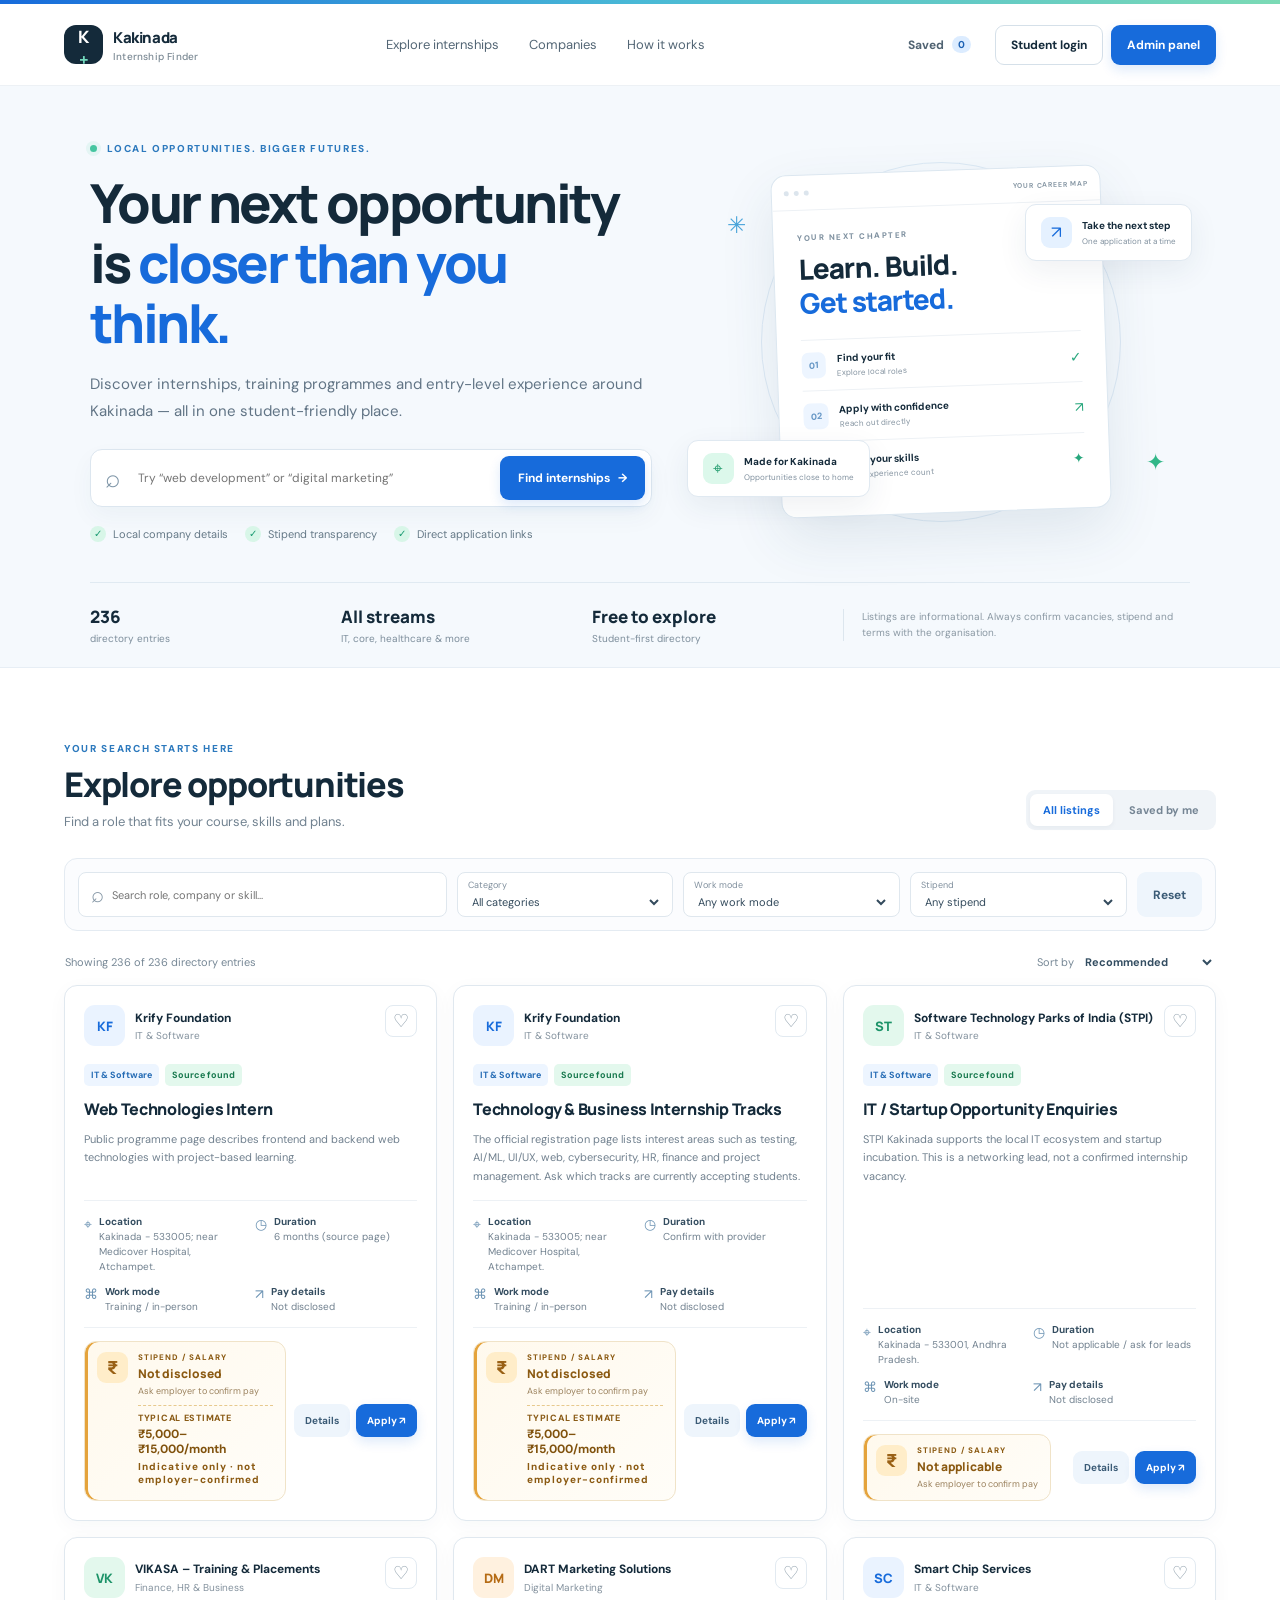
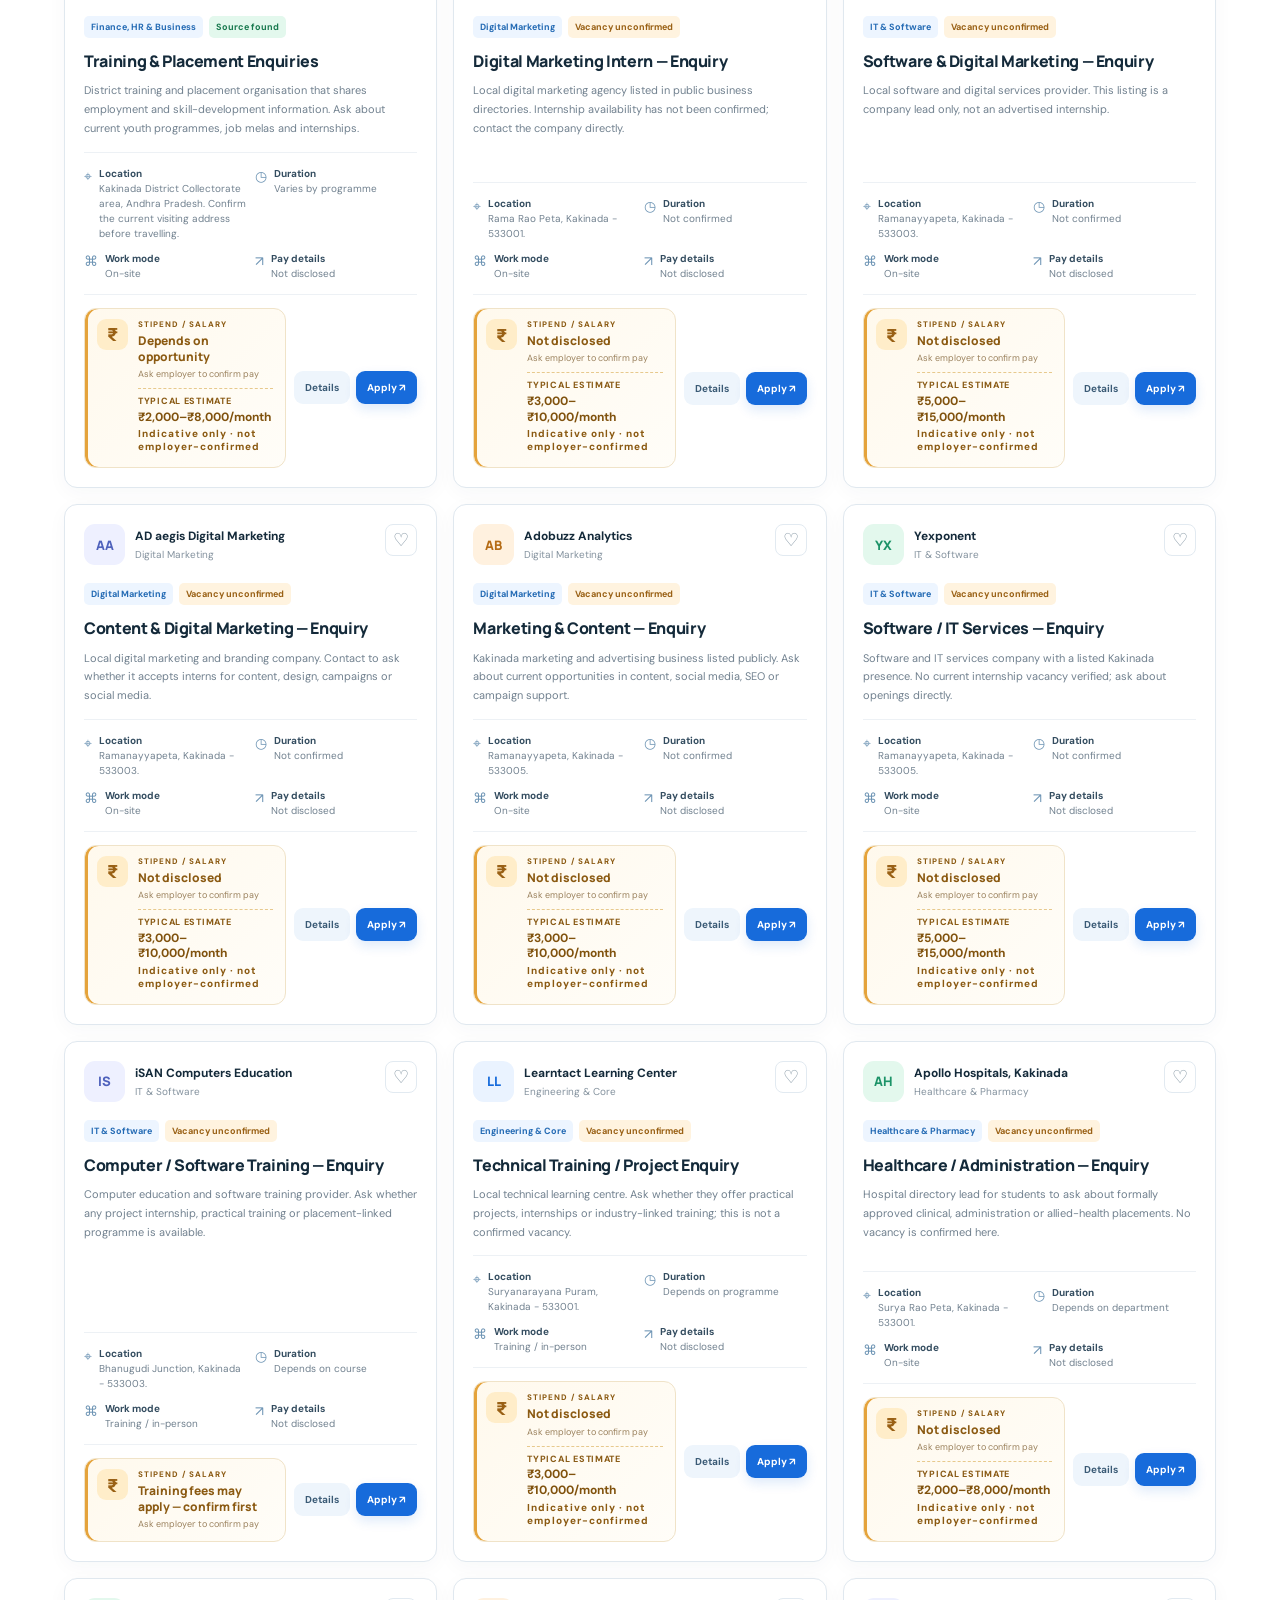
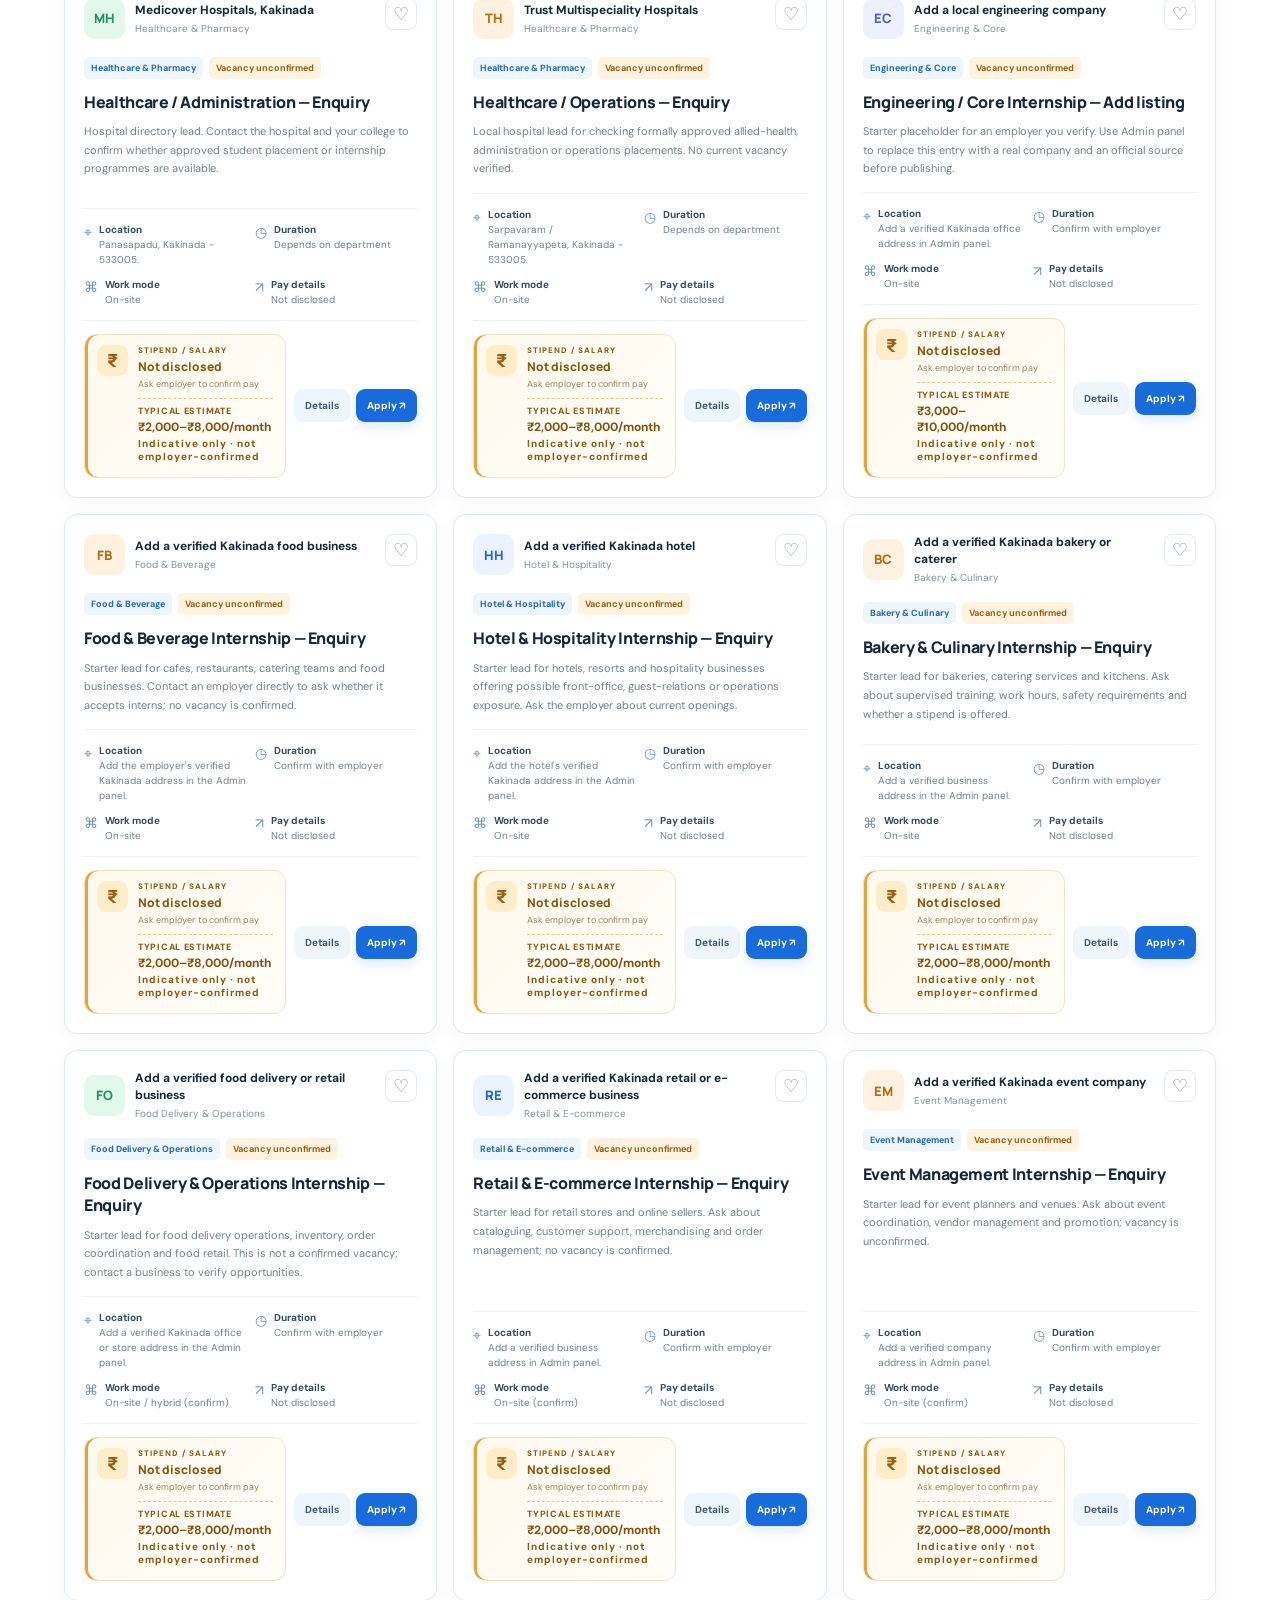
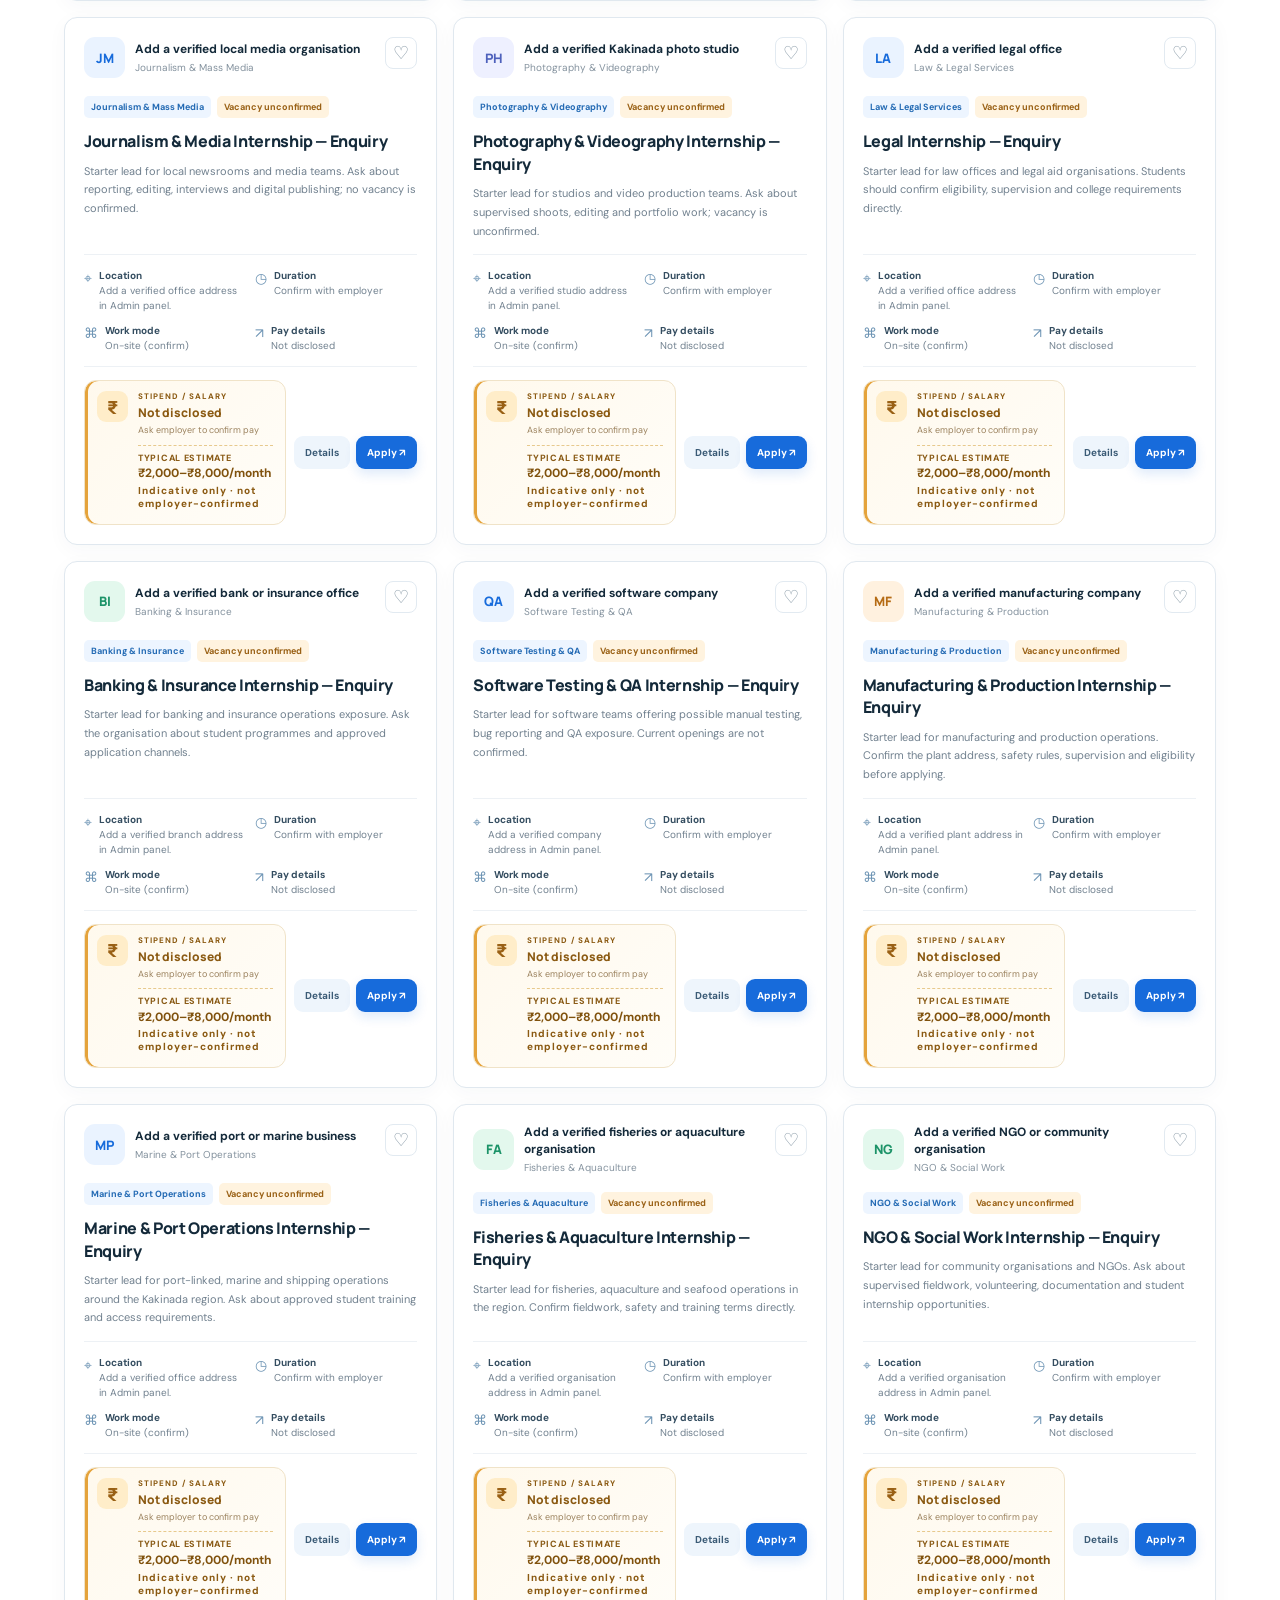
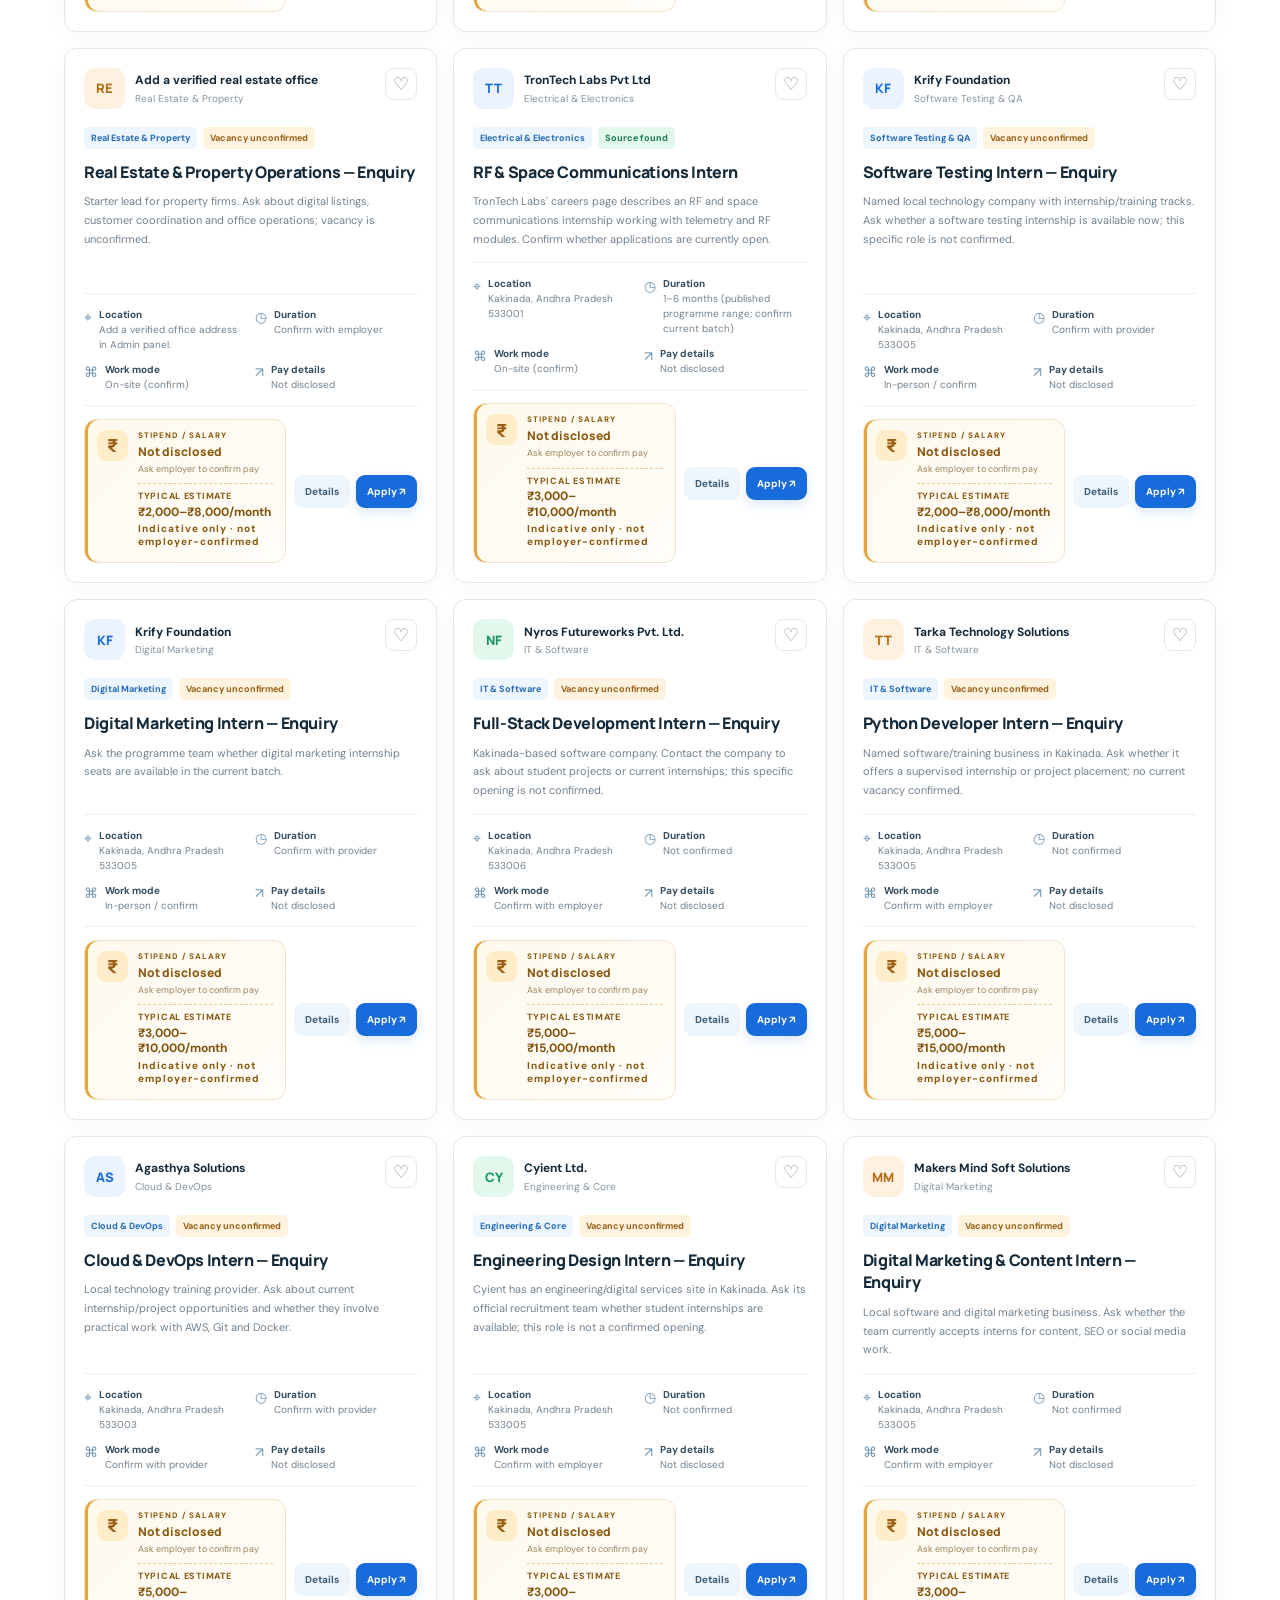
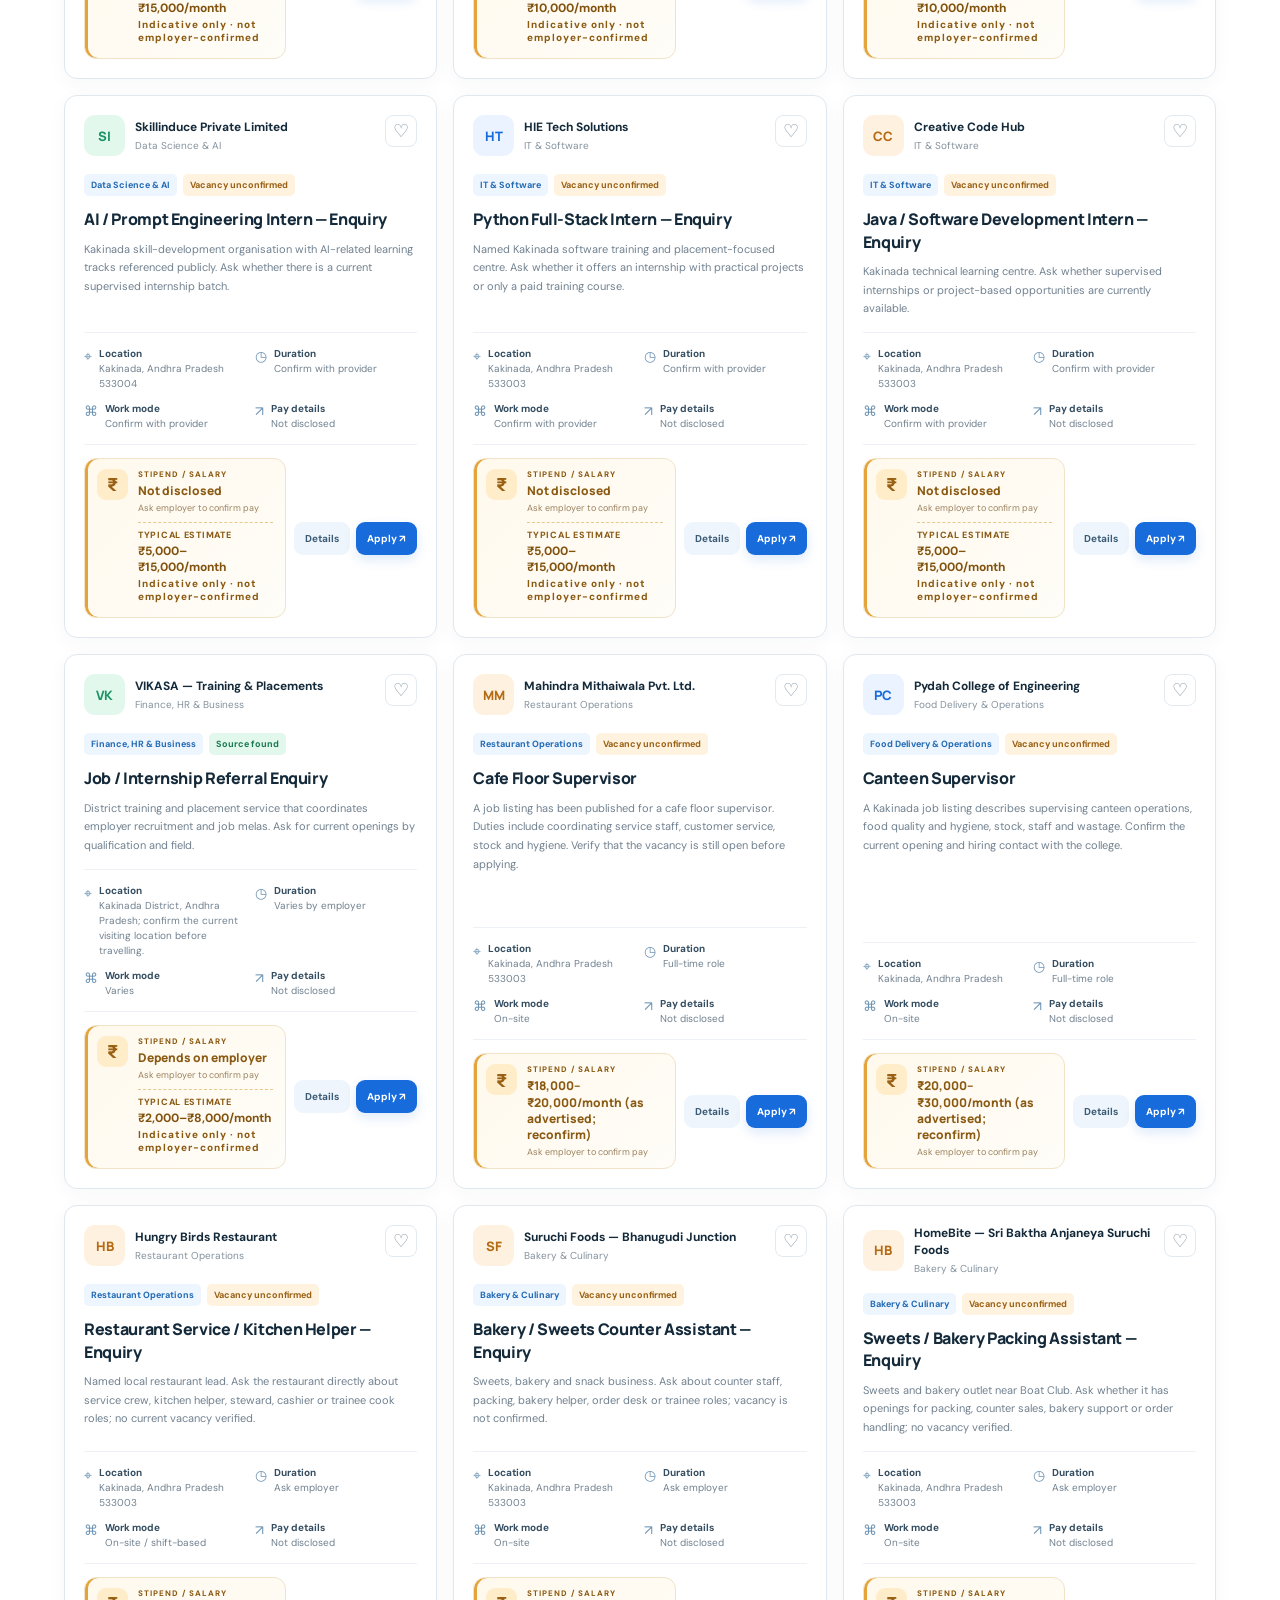
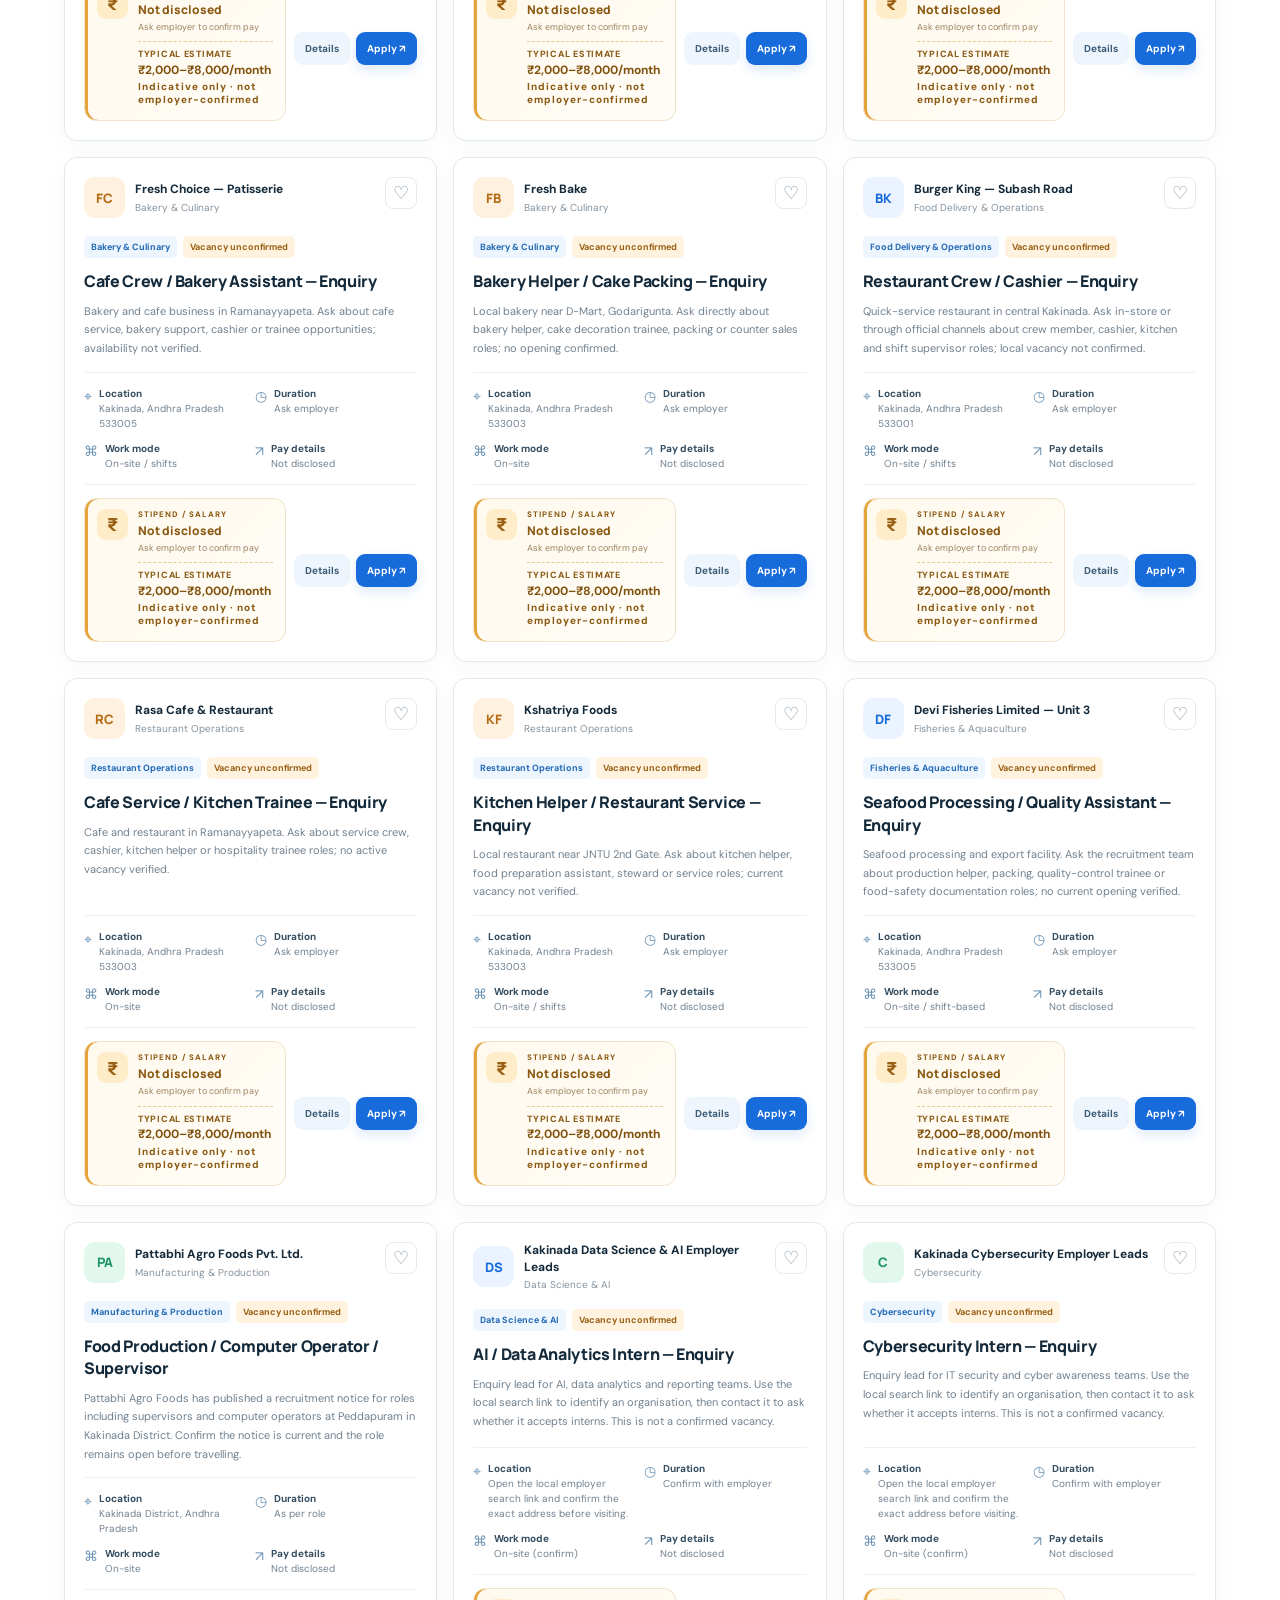
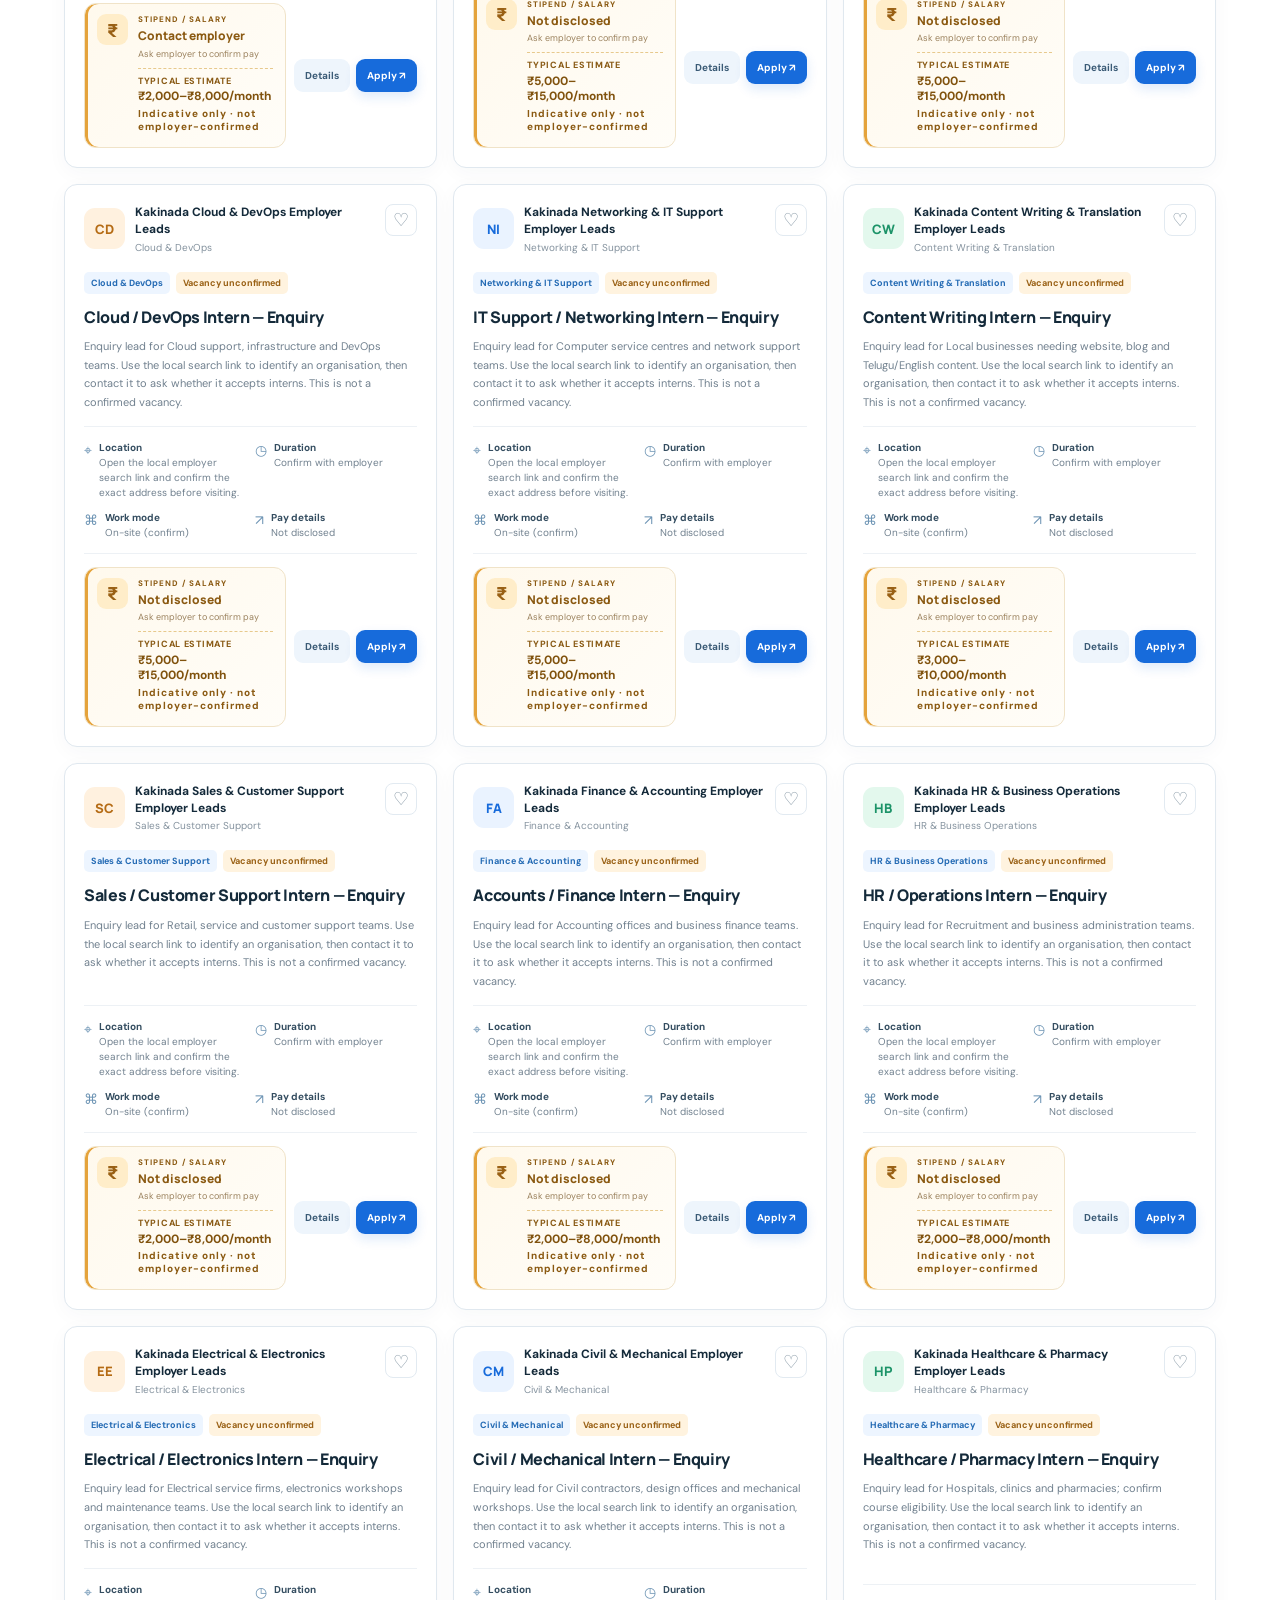
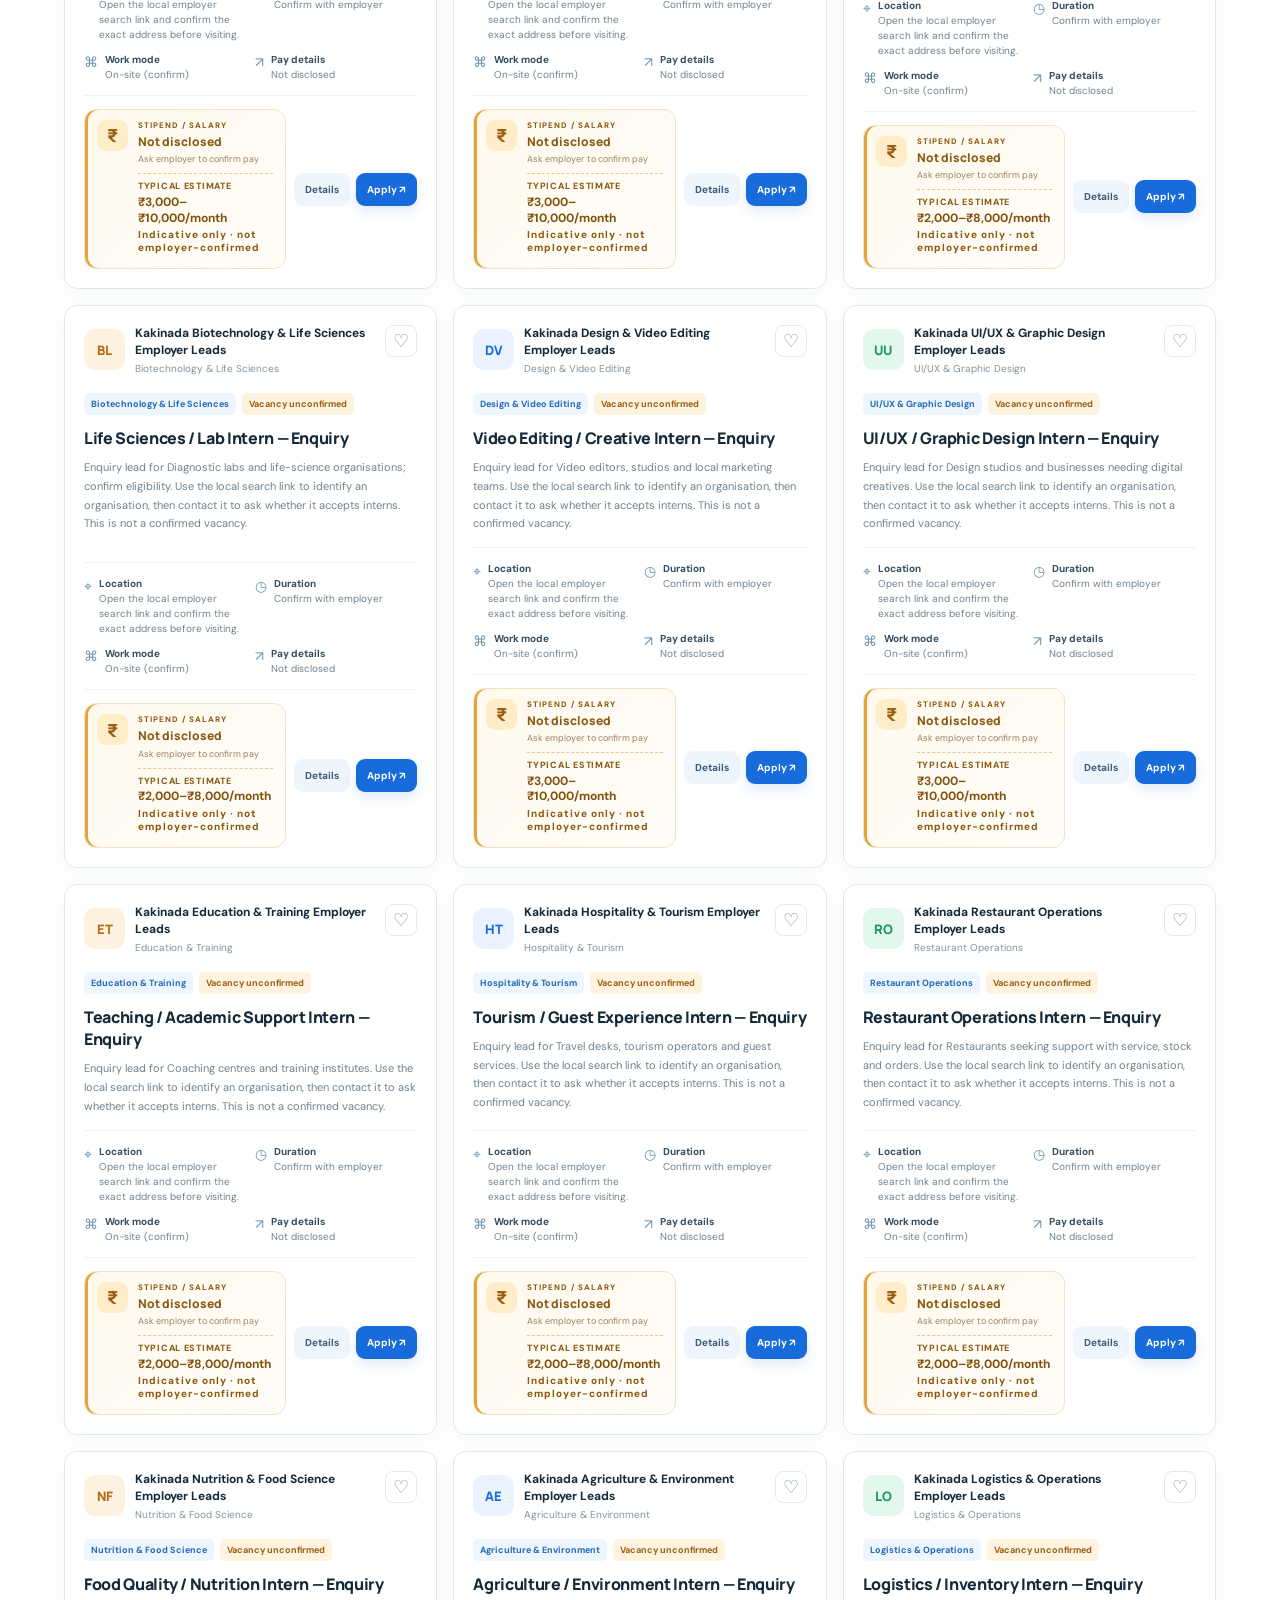
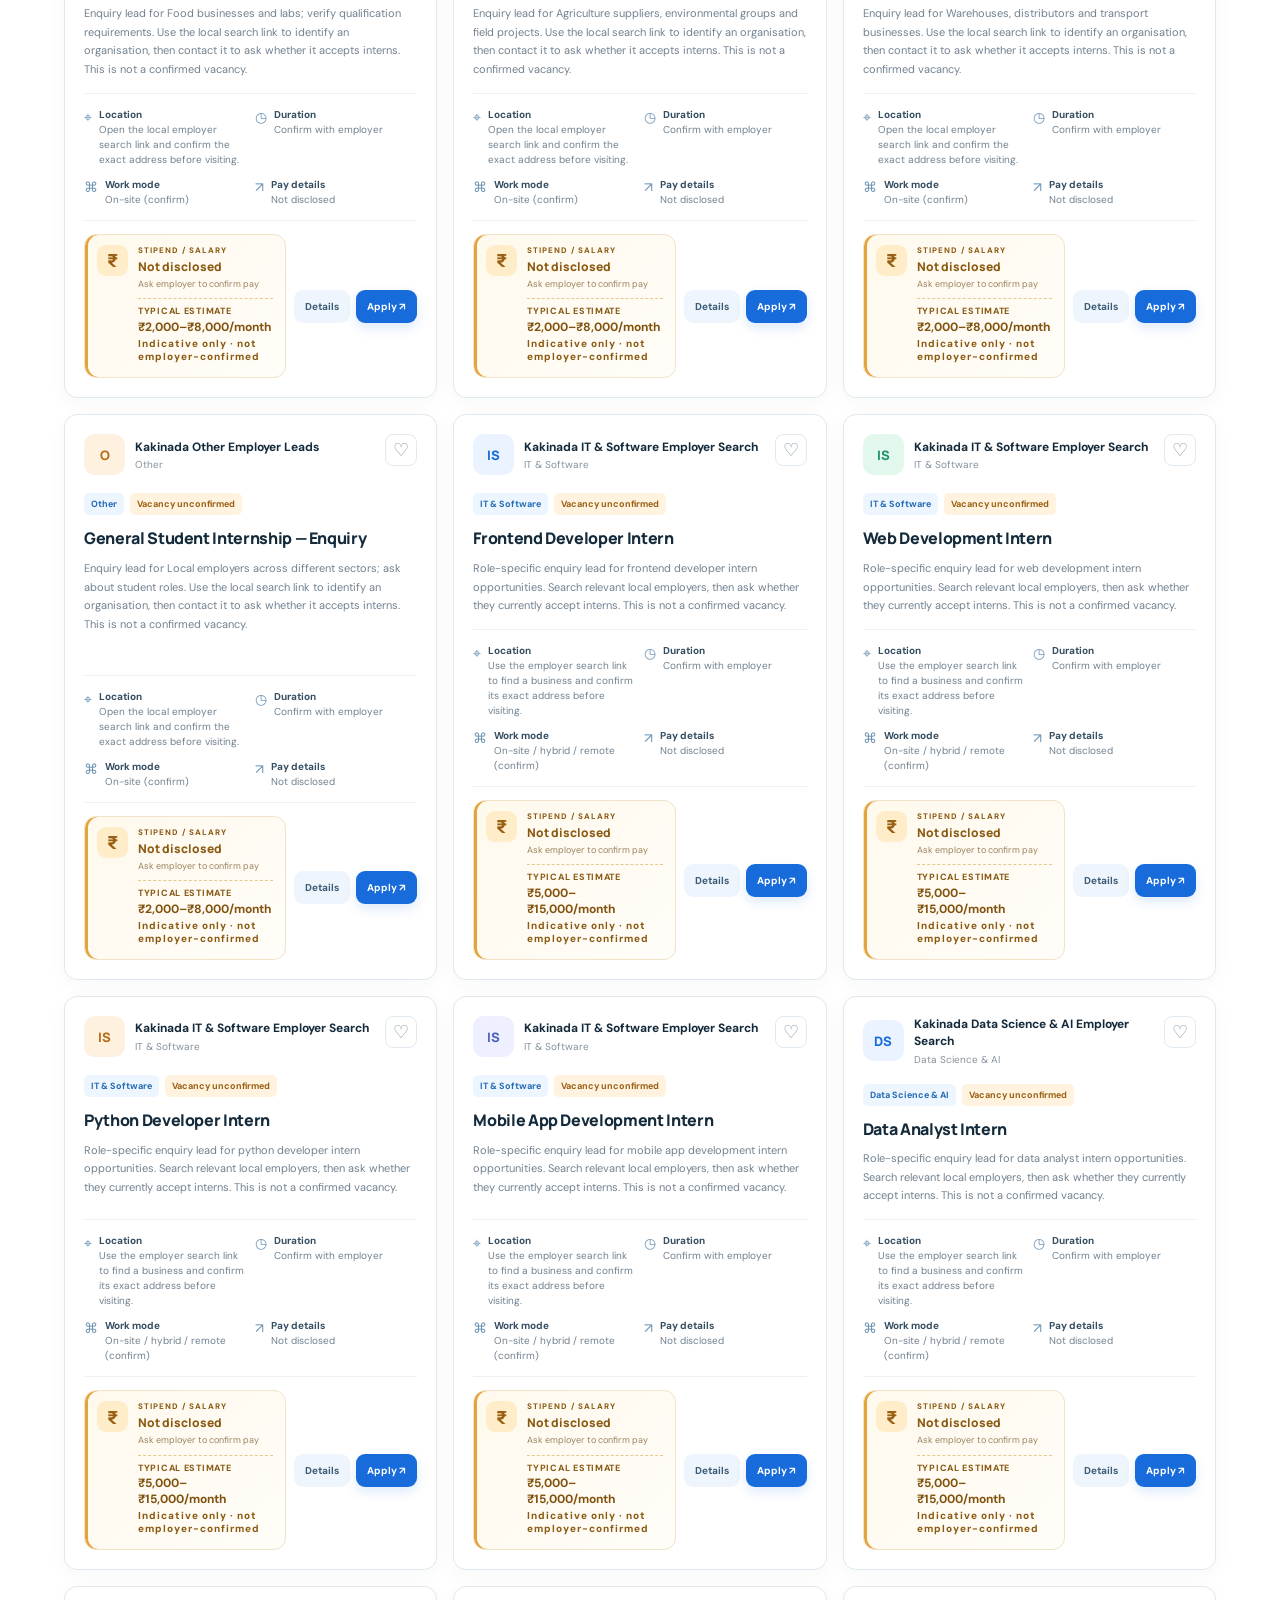
==== index.html @ 7a5e7d56 "Add files via upload" ====
<!DOCTYPE html>
<html lang="en">
<head>
  <meta charset="UTF-8">
  <meta name="viewport" content="width=device-width, initial-scale=1.0">
  <meta name="description" content="Find internships, training opportunities and early-career experience around Kakinada.">
  <title>Kakinada Internship Finder</title>
  <link rel="preconnect" href="https://fonts.googleapis.com">
  <link rel="preconnect" href="https://fonts.gstatic.com" crossorigin>
  <link href="https://fonts.googleapis.com/css2?family=DM+Sans:wght@400;500;600;700&family=Manrope:wght@400;500;600;700;800&display=swap" rel="stylesheet">
  <link rel="stylesheet" href="styles.css">
</head>
<body>
  <div class="topline"></div>
  <header class="site-header">
    <a class="brand" href="#" aria-label="Kakinada Internship Finder home">
      <span class="brand-mark">K<span>+</span></span>
      <span>Kakinada<span class="brand-sub">Internship Finder</span></span>
    </a>
    <nav class="desktop-nav">
      <a href="#internships">Explore internships</a>
      <a href="#companies">Companies</a>
      <a href="#how-it-works">How it works</a>
    </nav>
    <div class="header-actions">
      <button class="btn btn-quiet" id="savedNavBtn">Saved <span id="savedCount" class="count-pill">0</span></button>
      <button class="btn btn-outline" id="loginOpenBtn">Student login</button>
      <button class="btn btn-primary" id="adminOpenBtn">Admin panel</button>
    </div>
  </header>

  <main>
    <section class="hero">
      <div class="hero-grid">
        <div class="hero-copy">
          <div class="eyebrow"><span class="eyebrow-dot"></span> LOCAL OPPORTUNITIES. BIGGER FUTURES.</div>
          <h1>Your next opportunity<br>is <span>closer than you think.</span></h1>
          <p class="hero-lead">Discover internships, training programmes and entry-level experience around Kakinada — all in one student-friendly place.</p>
          <div class="hero-search">
            <span class="search-symbol">⌕</span>
            <input id="heroSearch" type="search" placeholder="Try “web development” or “digital marketing”" aria-label="Search internships">
            <button class="btn btn-primary" id="heroSearchBtn">Find internships <span>→</span></button>
          </div>
          <div class="hero-meta">
            <span><i class="meta-check">✓</i> Local company details</span>
            <span><i class="meta-check">✓</i> Stipend transparency</span>
            <span><i class="meta-check">✓</i> Direct application links</span>
          </div>
        </div>
        <div class="hero-art" aria-label="Illustration of a student planning their career">
          <div class="art-orbit orbit-one"></div><div class="art-orbit orbit-two"></div>
          <div class="art-card art-card-top"><span class="art-icon">↗</span><span><b>Take the next step</b><small>One application at a time</small></span></div>
          <div class="art-board">
            <div class="board-top"><span></span><span></span><span></span><b>YOUR CAREER MAP</b></div>
            <div class="board-content">
              <div class="board-label">YOUR NEXT CHAPTER</div>
              <div class="board-title">Learn. Build.<br><em>Get started.</em></div>
              <div class="board-path"><span>01</span><div><b>Find your fit</b><small>Explore local roles</small></div><i>✓</i></div>
              <div class="board-path"><span>02</span><div><b>Apply with confidence</b><small>Reach out directly</small></div><i>↗</i></div>
              <div class="board-path"><span>03</span><div><b>Grow your skills</b><small>Make experience count</small></div><i>✦</i></div>
            </div>
          </div>
          <div class="art-card art-card-bottom"><span class="art-pin">⌖</span><span><b>Made for Kakinada</b><small>Opportunities close to home</small></span></div>
          <div class="art-spark spark-one">✳</div><div class="art-spark spark-two">✦</div>
        </div>
      </div>
      <div class="hero-bottom">
        <div><b id="listingStat">0</b><span>directory entries</span></div>
        <div><b>All streams</b><span>IT, core, healthcare & more</span></div>
        <div><b>Free to explore</b><span>Student-first directory</span></div>
        <div class="stat-note">Listings are informational. Always confirm vacancies, stipend and terms with the organisation.</div>
      </div>
    </section>

    <section class="section-wrap" id="internships">
      <div class="section-heading">
        <div><div class="eyebrow">YOUR SEARCH STARTS HERE</div><h2>Explore opportunities</h2><p>Find a role that fits your course, skills and plans.</p></div>
        <div class="view-toggle"><button class="view-btn active" id="allViewBtn">All listings</button><button class="view-btn" id="savedViewBtn">Saved by me</button></div>
      </div>
      <div class="filter-panel">
        <label class="filter-search"><span>⌕</span><input id="searchInput" type="search" placeholder="Search role, company or skill..."></label>
        <label class="filter-control"><span>Category</span><select id="categoryFilter"><option value="">All categories</option></select></label>
        <label class="filter-control"><span>Work mode</span><select id="modeFilter"><option value="">Any work mode</option><option>On-site</option><option>Hybrid</option><option>Remote</option><option>Training / in-person</option></select></label>
        <label class="filter-control"><span>Stipend</span><select id="payFilter"><option value="">Any stipend</option><option value="paid">Paid / disclosed</option><option value="0-5000">Up to ₹5,000</option><option value="5000-10000">₹5,000–₹10,000</option><option value="10000-20000">₹10,000–₹20,000</option><option value="20000-plus">₹20,000+</option><option value="unpaid">Unpaid</option><option value="unknown">Not disclosed</option></select></label>
        <button class="btn btn-soft" id="clearFiltersBtn">Reset</button>
      </div>
      <div class="results-line"><span id="resultsText">Loading opportunities…</span><label>Sort by <select id="sortFilter"><option value="featured">Recommended</option><option value="company">Company A–Z</option><option value="role">Role A–Z</option><option value="salary-high">Highest stipend first</option><option value="salary-low">Lowest stipend first</option></select></label></div>
      <div id="internshipGrid" class="internship-grid"></div>
      <div id="emptyState" class="empty-state hidden"><div class="empty-icon">⌕</div><h3>No matches yet</h3><p>Try changing your search or filters.</p><button class="btn btn-outline" id="emptyResetBtn">Clear filters</button></div>
      <div class="disclaimer"><span>ⓘ</span><p><b>Before you apply:</b> Some entries are verified internship/training programme information; others are company-directory leads, not confirmed vacancies. Check the source link and contact the organisation before sharing documents or paying fees.</p></div>
    </section>

    <section class="companies-section" id="companies">
      <div class="section-wrap company-inner">
        <div class="section-heading"><div><div class="eyebrow">LOCAL NETWORK</div><h2>Start with local organisations</h2><p>Explore public contact details and ask about current openings.</p></div><span class="company-badge">KAKINADA, AP</span></div>
        <div id="companyGrid" class="company-grid"></div>
      </div>
    </section>

    <section class="how-section" id="how-it-works">
      <div class="section-wrap">
        <div class="section-heading centered"><div><div class="eyebrow">SIMPLE BY DESIGN</div><h2>From searching to starting</h2><p>No complicated process. Just a clearer place to begin.</p></div></div>
        <div class="steps-grid">
          <article class="step-card"><div class="step-number">01</div><div class="step-icon">⌕</div><h3>Discover</h3><p>Search by category, skills, location or work mode to find a useful starting point.</p></article>
          <article class="step-card"><div class="step-number">02</div><div class="step-icon">♡</div><h3>Save your shortlist</h3><p>Keep interesting opportunities in your saved list on this device.</p></article>
          <article class="step-card"><div class="step-number">03</div><div class="step-icon">↗</div><h3>Reach out</h3><p>Use the official source or contact details to confirm requirements and apply.</p></article>
        </div>
      </div>
    </section>
  </main>

  <footer class="footer"><a class="brand footer-brand" href="#"><span class="brand-mark">K<span>+</span></span><span>Kakinada<span class="brand-sub">Internship Finder</span></span></a><p>Built to make local opportunities easier to discover.</p><span>© <span id="year"></span> Kakinada Internship Finder · Student project</span></footer>

  <div class="modal-backdrop hidden" id="modalBackdrop">
    <section class="modal" role="dialog" aria-modal="true" aria-labelledby="modalTitle">
      <button class="modal-close" id="modalCloseBtn" aria-label="Close dialog">×</button>
      <div id="modalContent"></div>
    </section>
  </div>
  <div class="toast" id="toast" role="status" aria-live="polite"></div>
  <script src="app.js"></script>
</body>
</html>
---- styles.css ----
:root{--ink:#142a3a;--muted:#6c7c89;--blue:#176bdb;--blue-dark:#1155b2;--pale:#edf5ff;--line:#e1e9f0;--paper:#fff;--bg:#f7f9fc;--mint:#d8f6e8;--green:#18794e;--amber:#9a5b00;--shadow:0 12px 34px rgba(22,49,72,.08)}
*{box-sizing:border-box}html{scroll-behavior:smooth;scroll-padding-top:90px}body{margin:0;background:var(--paper);color:var(--ink);font-family:"DM Sans",sans-serif;font-size:14px}button,input,select{font:inherit}button,a,select{cursor:pointer}a{color:inherit;text-decoration:none}.topline{height:4px;background:linear-gradient(90deg,#176bdb,#49b9d6,#7bdab5)}.site-header{height:82px;padding:0 clamp(20px,5vw,78px);display:flex;align-items:center;justify-content:space-between;gap:20px;border-bottom:1px solid #edf1f5;background:#fff;position:sticky;top:0;z-index:20}.brand{display:flex;align-items:center;gap:10px;font:800 15px Manrope,sans-serif;letter-spacing:-.4px;white-space:nowrap}.brand-mark{width:39px;height:39px;display:grid;place-items:center;background:var(--ink);color:white;border-radius:12px;font-size:17px;position:relative}.brand-mark span{color:#73d9bd}.brand-sub{display:block;color:#7b8994;font:500 10px "DM Sans",sans-serif;letter-spacing:.2px;margin-top:2px}.desktop-nav{display:flex;gap:30px;color:#536675;font-size:13px}.desktop-nav a:hover{color:var(--blue)}.header-actions{display:flex;align-items:center;gap:8px}.btn{border:1px solid transparent;border-radius:9px;padding:11px 15px;font-size:12px;font-weight:700;transition:.18s;display:inline-flex;align-items:center;justify-content:center;gap:8px;white-space:nowrap}.btn-primary{background:var(--blue);color:white;box-shadow:0 5px 12px #176bdb25}.btn-primary:hover{background:var(--blue-dark);transform:translateY(-1px)}.btn-outline{border-color:#d5e0e9;background:white;color:var(--ink)}.btn-outline:hover{border-color:var(--blue);color:var(--blue)}.btn-quiet{background:transparent;color:#506372}.btn-soft{background:#eef5fc;color:#3b5b76}.count-pill{background:#dcecff;color:#1c61b3;border-radius:99px;padding:2px 6px;font-size:10px}.hero{background:#f5f9fd;overflow:hidden;padding:56px clamp(20px,7vw,108px) 0;border-bottom:1px solid #e7eef5}.hero-grid{max-width:1280px;margin:auto;display:grid;grid-template-columns:1.06fr .94fr;gap:40px;align-items:center;min-height:380px}.eyebrow{font-size:10px;font-weight:800;letter-spacing:1.65px;color:#2c79bd}.eyebrow-dot{display:inline-block;width:7px;height:7px;border-radius:50%;background:#45c5a0;margin-right:7px;box-shadow:0 0 0 4px #45c5a018}.hero h1{font:800 clamp(36px,4.2vw,57px)/1.12 Manrope,sans-serif;letter-spacing:-2.5px;margin:18px 0 17px}.hero h1 span{color:var(--blue)}.hero-lead{font-size:15px;line-height:1.8;color:#617485;max-width:570px;margin:0 0 24px}.hero-search{display:flex;align-items:center;background:#fff;border:1px solid #dce6ef;border-radius:12px;padding:6px;max-width:625px;box-shadow:0 10px 24px #173d5c0b}.hero-search input{flex:1;min-width:0;border:0;outline:0;padding:10px 9px;color:var(--ink);font-size:12px}.search-symbol{font-size:26px;color:#7e95a7;padding:0 8px}.hero-search .btn{padding:13px 17px}.hero-meta{display:flex;flex-wrap:wrap;gap:17px;margin-top:19px;color:#657987;font-size:11px}.meta-check{font-style:normal;color:#189a70;background:#d8f6e8;border-radius:50%;width:16px;height:16px;display:inline-grid;place-items:center;font-size:10px;margin-right:4px}.hero-art{position:relative;min-height:380px;display:flex;align-items:center;justify-content:center}.art-orbit{position:absolute;border:1px solid #dce9f5;border-radius:50%;width:360px;height:360px}.orbit-two{width:290px;height:290px;border-style:dashed}.art-board{width:min(330px,82%);background:white;border:1px solid #dce7f0;border-radius:15px;box-shadow:0 22px 55px #2447651b;position:relative;z-index:1;overflow:hidden;transform:rotate(-2deg)}.board-top{height:35px;border-bottom:1px solid #edf1f5;display:flex;align-items:center;gap:5px;padding:0 12px;color:#8a9aa7;font-size:8px;letter-spacing:.8px}.board-top span{width:5px;height:5px;background:#dce5ed;border-radius:50%}.board-top b{margin-left:auto;font-size:7px}.board-content{padding:22px 24px 24px}.board-label{font-size:8px;letter-spacing:1.5px;font-weight:800;color:#7f91a0}.board-title{font:800 28px/1.2 Manrope,sans-serif;margin:10px 0 20px;letter-spacing:-1px}.board-title em{font-style:normal;color:var(--blue)}.board-path{display:flex;align-items:center;gap:11px;border-top:1px solid #edf1f5;padding:12px 0}.board-path>span{font-size:9px;font-weight:800;color:#6596c5;background:#edf5ff;padding:7px;border-radius:7px}.board-path div{flex:1}.board-path b,.board-path small{display:block}.board-path b{font-size:10px}.board-path small{font-size:8px;color:#8493a0;margin-top:3px}.board-path i{font-style:normal;color:#28a77d}.art-card{position:absolute;z-index:2;display:flex;gap:10px;align-items:center;padding:12px 15px;border:1px solid #e0e9f1;border-radius:11px;background:white;box-shadow:0 10px 30px #173d5c12}.art-card b,.art-card small{display:block}.art-card b{font-size:10px}.art-card small{font-size:8px;color:#81919f;margin-top:4px}.art-icon,.art-pin{display:grid;place-items:center;border-radius:9px;width:31px;height:31px;font-size:17px;background:#e5f1ff;color:#176bdb}.art-card-top{right:-2px;top:52px}.art-card-bottom{left:-5px;bottom:35px}.art-pin{background:#dcf8eb;color:#1d9a6b}.art-spark{position:absolute;color:#4aa6db;font-size:23px}.spark-one{top:58px;left:35px}.spark-two{bottom:55px;right:25px;color:#32b889}.hero-bottom{max-width:1280px;margin:40px auto 0;border-top:1px solid #e0eaf2;display:grid;grid-template-columns:repeat(3,1fr) 1.5fr;gap:20px;padding:22px 0}.hero-bottom>div:not(.stat-note){display:flex;flex-direction:column;gap:4px}.hero-bottom b{font:800 17px Manrope,sans-serif}.hero-bottom span{font-size:10px;color:#7c8d9b}.stat-note{align-self:center;font-size:10px;line-height:1.6;color:#8a98a3;border-left:1px solid #dce6ee;padding-left:18px}.section-wrap{max-width:1280px;margin:auto;padding:74px clamp(20px,5vw,70px)}.section-heading{display:flex;align-items:end;justify-content:space-between;gap:25px;margin-bottom:28px}.section-heading h2{font:800 clamp(25px,3vw,34px)/1.2 Manrope,sans-serif;letter-spacing:-1.2px;margin:9px 0}.section-heading p{margin:0;color:#718290;font-size:13px}.view-toggle{display:flex;background:#f0f4f8;padding:4px;border-radius:9px;gap:3px}.view-btn{border:0;background:transparent;color:#758594;padding:9px 13px;border-radius:7px;font-size:11px;font-weight:700}.view-btn.active{background:#fff;color:#176bdb;box-shadow:0 2px 5px #102b420c}.filter-panel{display:grid;grid-template-columns:1.7fr 1fr 1fr 1fr auto;gap:10px;padding:13px;background:#fbfcfe;border:1px solid #e4ebf2;border-radius:13px}.filter-search,.filter-control{background:white;border:1px solid #dfe7ee;border-radius:8px;display:flex;align-items:center;min-width:0}.filter-search{padding:0 12px;gap:8px;color:#8496a5}.filter-search span{font-size:22px}.filter-search input{border:0;outline:0;width:100%;min-width:0;padding:12px 0;font-size:11px}.filter-control{display:flex;flex-direction:column;align-items:stretch;padding:6px 10px;gap:3px}.filter-control span{font-size:9px;color:#81909e}.filter-control select{border:0;outline:0;background:white;color:#344b5d;font-size:11px;width:100%}.filter-panel>.btn{align-self:stretch}.results-line{display:flex;align-items:center;justify-content:space-between;margin:23px 1px 15px;color:#778896;font-size:11px}.results-line label{display:flex;align-items:center;gap:7px}.results-line select{border:0;color:#334d61;background:transparent;font-size:11px;font-weight:700;outline:0}.internship-grid{display:grid;grid-template-columns:repeat(3,minmax(0,1fr));gap:16px}.internship-card{border:1px solid #e0e8ef;border-radius:13px;padding:19px;background:white;display:flex;flex-direction:column;min-height:300px;transition:transform .2s,border-color .2s,box-shadow .2s}.internship-card:hover{transform:translateY(-3px);border-color:#c5d9ec;box-shadow:var(--shadow)}.card-top{display:flex;align-items:flex-start;justify-content:space-between;gap:10px}.company-identity{display:flex;align-items:center;gap:10px;min-width:0}.company-logo{width:41px;height:41px;border-radius:11px;background:#eaf3ff;color:#176bdb;display:grid;place-items:center;font:800 13px Manrope,sans-serif;flex-shrink:0}.company-logo.green{background:#e3f8ed;color:#1c9368}.company-logo.orange{background:#fff1df;color:#b56b14}.company-logo.purple{background:#eef0ff;color:#4e61bc}.company-identity strong{display:block;font-size:12px;line-height:1.4}.company-identity small{display:block;color:#84929e;font-size:10px;margin-top:3px}.save-btn{border:1px solid #e2eaf1;background:white;border-radius:8px;width:32px;height:32px;color:#8093a1;font-size:18px;flex-shrink:0}.save-btn.saved{color:#176bdb;background:#eaf3ff;border-color:#c9e0ff}.card-tags{display:flex;flex-wrap:wrap;gap:6px;margin:18px 0 12px}.tag{font-size:9px;font-weight:700;border-radius:5px;padding:5px 7px;background:#f0f4f8;color:#5b7080}.tag.category{background:#edf5ff;color:#236ab4}.tag.verified{background:#e3f8ed;color:#18794e}.tag.lead{background:#fff3df;color:#996014}.internship-card h3{font:800 16px/1.4 Manrope,sans-serif;letter-spacing:-.35px;margin:0 0 9px}.card-description{font-size:11px;line-height:1.7;color:#71818f;margin:0 0 14px}.card-details{display:grid;grid-template-columns:1fr 1fr;gap:10px 8px;border-top:1px solid #edf1f5;padding:13px 0;margin-top:auto}.detail-item{display:flex;gap:7px;align-items:flex-start;color:#71818f;font-size:10px;line-height:1.5}.detail-icon{color:#6d94b4;font-size:14px}.detail-item b{display:block;color:#344d60;font-size:10px;font-weight:700}.card-footer{display:flex;align-items:center;justify-content:space-between;gap:8px;border-top:1px solid #edf1f5;padding-top:13px}.stipend{font-size:11px;font-weight:800;color:#213d50}.stipend small{display:block;color:#85939e;font-size:9px;font-weight:500;margin-top:3px}.card-actions{display:flex;gap:6px}.card-actions .btn{padding:9px 10px;font-size:10px}.disclaimer{display:flex;align-items:flex-start;gap:10px;margin-top:25px;padding:15px 17px;border:1px solid #f0dfb9;background:#fffaf0;border-radius:10px;color:#9b762e}.disclaimer>span{font-size:17px}.disclaimer p{margin:0;font-size:10px;line-height:1.7;color:#856a3a}.disclaimer b{color:#76561d}.empty-state{text-align:center;padding:60px 20px;border:1px dashed #d9e4ed;border-radius:13px}.empty-state.hidden,.hidden{display:none!important}.empty-icon{margin:auto;width:48px;height:48px;border-radius:50%;display:grid;place-items:center;background:#eef5fc;color:#176bdb;font-size:28px}.empty-state h3{font:800 18px Manrope,sans-serif;margin:13px 0 5px}.empty-state p{color:#7b8c99;font-size:12px;margin-bottom:17px}.companies-section{background:#f5f8fb;border-top:1px solid #e9eff5;border-bottom:1px solid #e9eff5}.company-inner{padding-top:66px;padding-bottom:68px}.company-badge{font-size:9px;letter-spacing:1.2px;font-weight:800;color:#5980a0;background:#e5eef6;padding:9px 12px;border-radius:7px}.company-grid{display:grid;grid-template-columns:repeat(4,minmax(0,1fr));gap:13px}.company-card{padding:17px;background:white;border:1px solid #e0e8ef;border-radius:11px;min-width:0}.company-card .company-identity{margin-bottom:13px}.company-card p{font-size:10px;color:#788997;line-height:1.6;min-height:32px;margin:0 0 12px}.company-card .company-address{font-size:10px;color:#526b7d;line-height:1.6;border-top:1px solid #eef2f5;padding-top:11px;min-height:50px}.company-links{display:flex;gap:7px;flex-wrap:wrap;margin-top:13px}.company-links a{font-size:10px;font-weight:700;color:#176bdb}.how-section .section-wrap{padding-top:70px;padding-bottom:78px}.centered{justify-content:center;text-align:center}.steps-grid{display:grid;grid-template-columns:repeat(3,1fr);gap:17px;margin-top:35px}.step-card{position:relative;border:1px solid #e2eaf1;border-radius:13px;padding:27px;background:#fff;overflow:hidden}.step-number{position:absolute;right:19px;top:17px;font:800 30px Manrope,sans-serif;color:#edf2f7}.step-icon{width:42px;height:42px;display:grid;place-items:center;border-radius:12px;background:#eaf3ff;color:#176bdb;font-size:22px}.step-card:nth-child(2) .step-icon{background:#e1f8ed;color:#1b9a6c}.step-card:nth-child(3) .step-icon{background:#fff0de;color:#b77725}.step-card h3{font:800 16px Manrope,sans-serif;margin:20px 0 8px}.step-card p{font-size:11px;line-height:1.8;color:#778895;margin:0;max-width:300px}.footer{padding:28px clamp(20px,5vw,78px);display:flex;align-items:center;gap:20px;border-top:1px solid #e7edf2;color:#8a98a4;font-size:10px}.footer p{margin:0;flex:1}.footer-brand{color:var(--ink);font-size:12px}.footer-brand .brand-mark{width:32px;height:32px;border-radius:9px;font-size:14px}.modal-backdrop{position:fixed;inset:0;z-index:50;background:#0d2338a6;display:flex;align-items:center;justify-content:center;padding:20px;overflow-y:auto}.modal{position:relative;background:#fff;width:min(600px,100%);max-height:90vh;overflow:auto;border-radius:16px;padding:30px;box-shadow:0 30px 80px #0617294d}.modal-close{position:absolute;right:16px;top:13px;border:0;background:#f0f4f8;border-radius:50%;width:31px;height:31px;font-size:21px;color:#627687}.modal h2{font:800 24px Manrope,sans-serif;letter-spacing:-.7px;margin:7px 35px 8px 0}.modal-intro{font-size:12px;line-height:1.7;color:#748594;margin:0 0 22px}.form-grid{display:grid;grid-template-columns:1fr 1fr;gap:13px}.form-field{display:flex;flex-direction:column;gap:6px;margin-bottom:12px}.form-field.full{grid-column:1/-1}.form-field label{font-size:10px;font-weight:700;color:#5d7181}.form-field input,.form-field select,.form-field textarea{width:100%;border:1px solid #dce5ed;border-radius:8px;padding:11px 12px;outline:0;color:#263f52;background:white;font-size:12px}.form-field textarea{min-height:75px;resize:vertical}.form-field input:focus,.form-field select:focus,.form-field textarea:focus{border-color:#75a9e3;box-shadow:0 0 0 3px #176bdb12}.modal .btn{padding:12px 15px}.modal-note{font-size:10px;color:#8996a0;line-height:1.7;margin-top:13px}.modal-list{display:flex;flex-direction:column;gap:9px}.admin-item{border:1px solid #e2eaf1;border-radius:10px;padding:12px;display:flex;align-items:center;justify-content:space-between;gap:12px}.admin-item b{font-size:11px;display:block}.admin-item small{font-size:10px;color:#81909d;display:block;margin-top:4px}.admin-item .btn{padding:7px 9px;font-size:10px}.admin-toolbar{display:flex;justify-content:space-between;align-items:center;gap:10px;margin:17px 0}.admin-toolbar p{font-size:11px;color:#7b8a97}.toast{position:fixed;bottom:22px;left:50%;transform:translate(-50%,20px);background:#142a3a;color:white;border-radius:9px;padding:12px 17px;font-size:12px;box-shadow:0 10px 30px #142a3a30;z-index:100;opacity:0;pointer-events:none;transition:.22s;max-width:90vw}.toast.show{opacity:1;transform:translate(-50%,0)}.detail-modal-company{display:flex;align-items:center;gap:12px;margin-bottom:15px}.detail-modal-company .company-logo{width:48px;height:48px}.detail-modal-company strong{font-size:12px}.detail-modal-company small{display:block;color:#81909d;margin-top:4px;font-size:10px}.detail-block{padding:13px 0;border-top:1px solid #edf1f5}.detail-block h4{margin:0 0 7px;font-size:11px}.detail-block p{font-size:11px;color:#71818f;line-height:1.8;margin:0;overflow-wrap:anywhere}.detail-grid{display:grid;grid-template-columns:1fr 1fr;gap:12px}.detail-actions{display:flex;flex-wrap:wrap;gap:8px;margin-top:20px}
@media(max-width:1100px){.desktop-nav{display:none}.site-header{padding:0 24px}.hero{padding-left:35px;padding-right:35px}.hero-grid{gap:20px}.filter-panel{grid-template-columns:1.5fr 1fr 1fr;}.filter-panel>.btn{min-height:42px}.internship-grid{grid-template-columns:repeat(2,minmax(0,1fr))}.company-grid{grid-template-columns:repeat(2,minmax(0,1fr))}.hero-bottom{grid-template-columns:repeat(3,1fr)}.stat-note{grid-column:1/-1;border-left:0;border-top:1px solid #dce6ee;padding:12px 0 0}}
@media(max-width:700px){.site-header{height:68px;padding:0 15px}.brand{font-size:12px}.brand-mark{width:34px;height:34px}.header-actions{gap:4px}.header-actions .btn{padding:9px 8px;font-size:10px}.header-actions #savedNavBtn{display:none}.hero{padding:40px 19px 0}.hero-grid{grid-template-columns:1fr;gap:10px}.hero h1{font-size:38px;letter-spacing:-1.8px}.hero-lead{font-size:13px}.hero-search{flex-wrap:wrap}.hero-search input{font-size:11px}.hero-search .btn{width:100%}.hero-meta{gap:9px;font-size:10px}.hero-art{min-height:320px}.art-board{width:280px}.art-card-top{right:0;top:30px}.art-card-bottom{left:0;bottom:17px}.art-orbit{width:310px;height:310px}.orbit-two{width:250px;height:250px}.hero-bottom{grid-template-columns:repeat(2,1fr);margin-top:20px;gap:18px;padding:18px 0}.stat-note{grid-column:1/-1}.section-wrap{padding:50px 17px}.section-heading{align-items:flex-start;flex-direction:column;gap:15px}.section-heading h2{font-size:27px}.view-toggle{align-self:stretch}.view-btn{flex:1}.filter-panel{grid-template-columns:1fr 1fr;padding:9px}.filter-search{grid-column:1/-1}.filter-control{min-height:55px}.filter-panel>.btn{grid-column:1/-1}.internship-grid{grid-template-columns:1fr}.internship-card{min-height:0}.company-grid{grid-template-columns:1fr}.company-card p,.company-card .company-address{min-height:0}.steps-grid{grid-template-columns:1fr}.footer{flex-wrap:wrap;padding:24px 17px;gap:12px}.footer p{flex-basis:100%;order:3}.footer>span:last-child{flex-basis:100%}.modal{padding:24px 18px}.form-grid{grid-template-columns:1fr}.form-field.full{grid-column:auto}.detail-grid{grid-template-columns:1fr}.results-line{gap:12px}.results-line label{white-space:nowrap}.results-line select{max-width:110px}}


/* Salary-forward polish: clearer pay visibility without inventing unverified amounts. */
.salary-highlight{display:flex;align-items:center;gap:10px;min-width:0;max-width:58%;padding:10px 12px;border:1px solid #dcefe5;border-radius:12px;background:linear-gradient(135deg,#f0fff7 0%,#f8fffb 100%);box-shadow:inset 3px 0 0 #2eaf78}
.salary-icon{width:31px;height:31px;display:grid;place-items:center;flex:0 0 31px;border-radius:9px;background:#d8f8e7;color:#12804e;font:800 18px Manrope,sans-serif}
.salary-copy{min-width:0}
.salary-copy small{display:block;color:#438267;font-size:8px;letter-spacing:1px;font-weight:800;margin-bottom:4px}
.salary-copy strong{display:block;color:#145d3d;font:800 12px/1.35 Manrope,sans-serif;overflow-wrap:anywhere}
.salary-copy em{display:block;margin-top:3px;color:#688b79;font-size:9px;line-height:1.35;font-style:normal}
.salary-unknown{border-color:#f0e3c8;background:linear-gradient(135deg,#fff9ed 0%,#fffdf8 100%);box-shadow:inset 3px 0 0 #e5a33b}
.salary-unknown .salary-icon{background:#ffedc9;color:#996014}
.salary-unknown .salary-copy small,.salary-unknown .salary-copy strong{color:#8b5a12}
.salary-unknown .salary-copy em{color:#9b825e}
.salary-unpaid{border-color:#e4e9ef;background:#f7f9fb;box-shadow:inset 3px 0 0 #8999a8}
.salary-unpaid .salary-icon{background:#e6ebf0;color:#566b7b}
.salary-unpaid .salary-copy small,.salary-unpaid .salary-copy strong{color:#526779}
.salary-unpaid .salary-copy em{color:#81909b}
.card-footer{align-items:stretch}
.card-actions{align-items:center;flex-shrink:0}
.internship-card{box-shadow:0 5px 20px rgba(22,49,72,.035)}
.internship-card:hover .salary-highlight{transform:translateY(-1px);transition:transform .2s}
.btn-primary{box-shadow:0 5px 12px rgba(23,107,219,.14)}
@media(max-width:430px){.card-footer{flex-direction:column;align-items:stretch}.salary-highlight{max-width:100%;width:100%}.card-actions{width:100%}.card-actions .btn{flex:1;text-align:center;justify-content:center}}
.salary-estimate{display:flex;flex-direction:column;gap:2px;margin-top:8px;padding-top:7px;border-top:1px dashed #e7c98d;line-height:1.3}
.salary-estimate span{font-size:9px;font-weight:800;letter-spacing:.08em;text-transform:uppercase;color:#8a5b16}
.salary-estimate b{font-size:12px;color:#80520d}
.salary-estimate small{font-size:10px;color:#8d7960;font-style:normal}
.salary-copy{min-width:0}
.salary-highlight{max-width:64%;align-items:flex-start}
@media(max-width:700px){.salary-highlight{max-width:100%}}
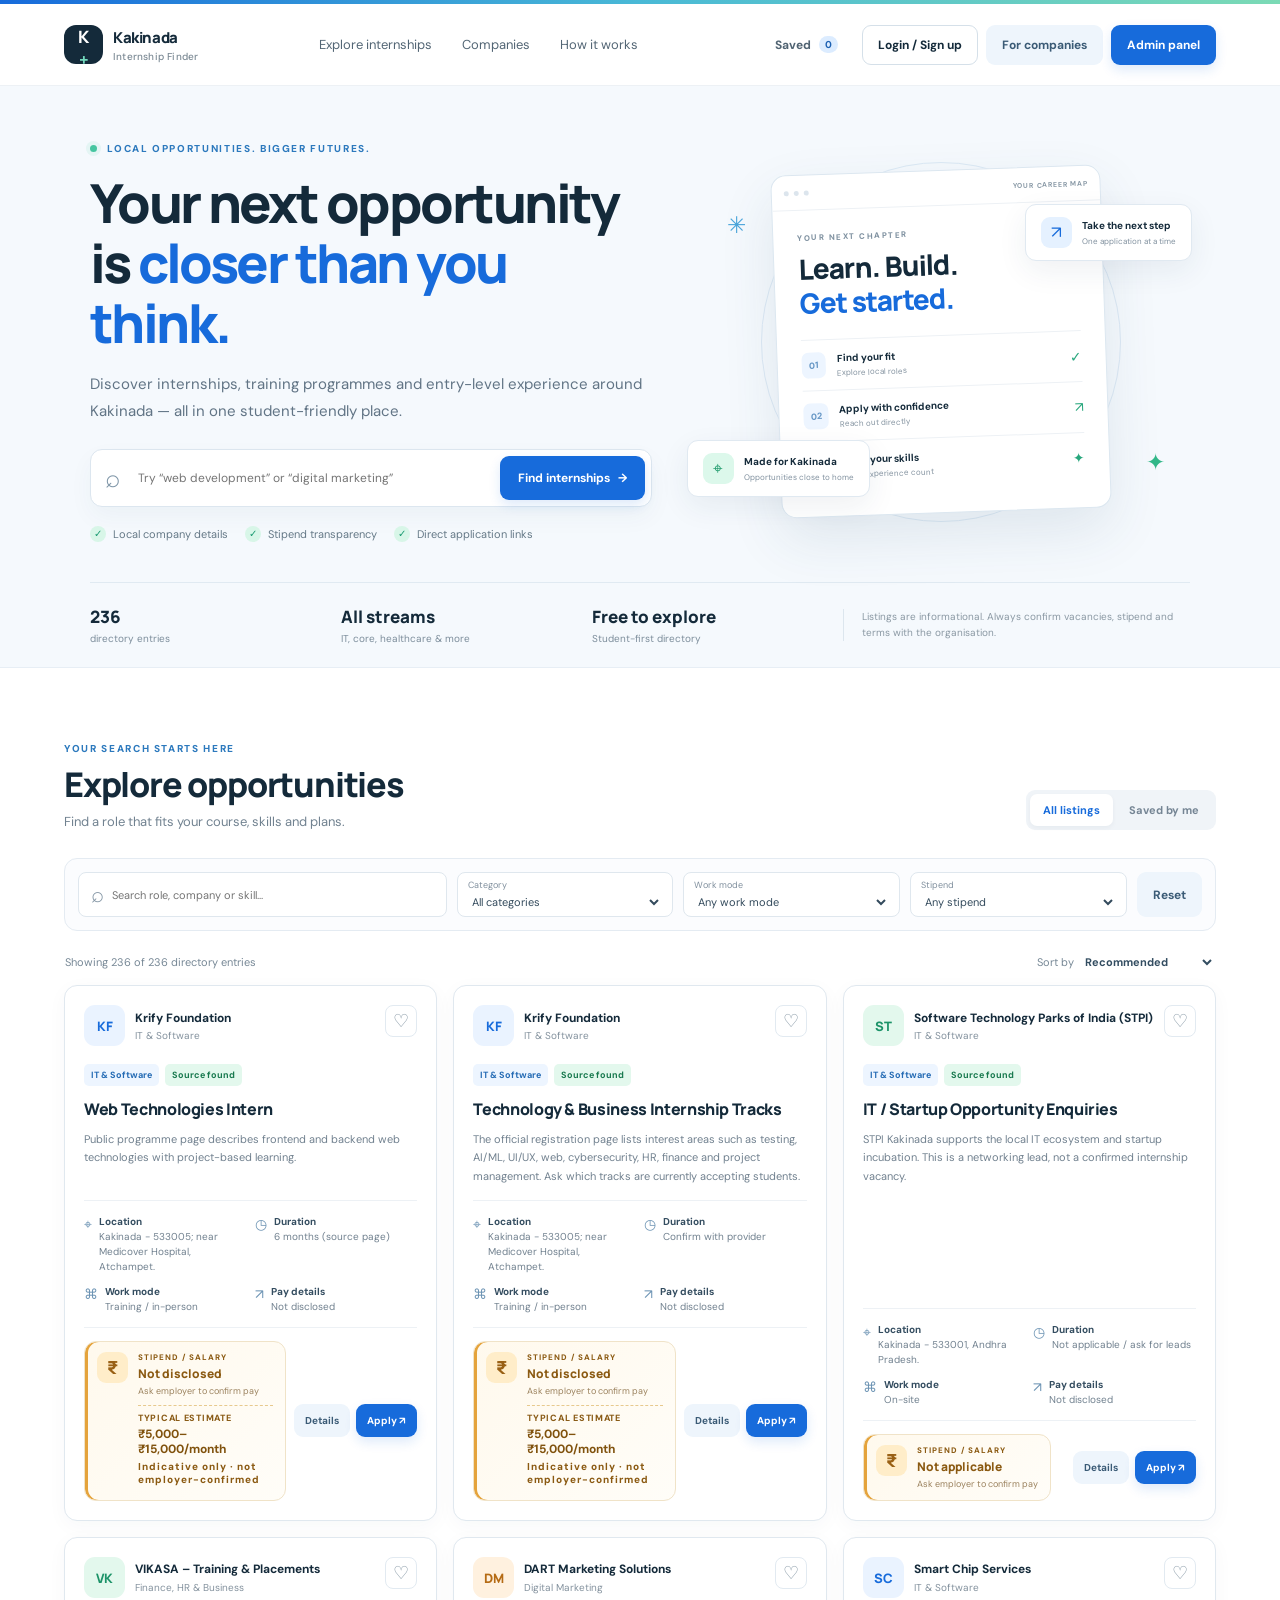
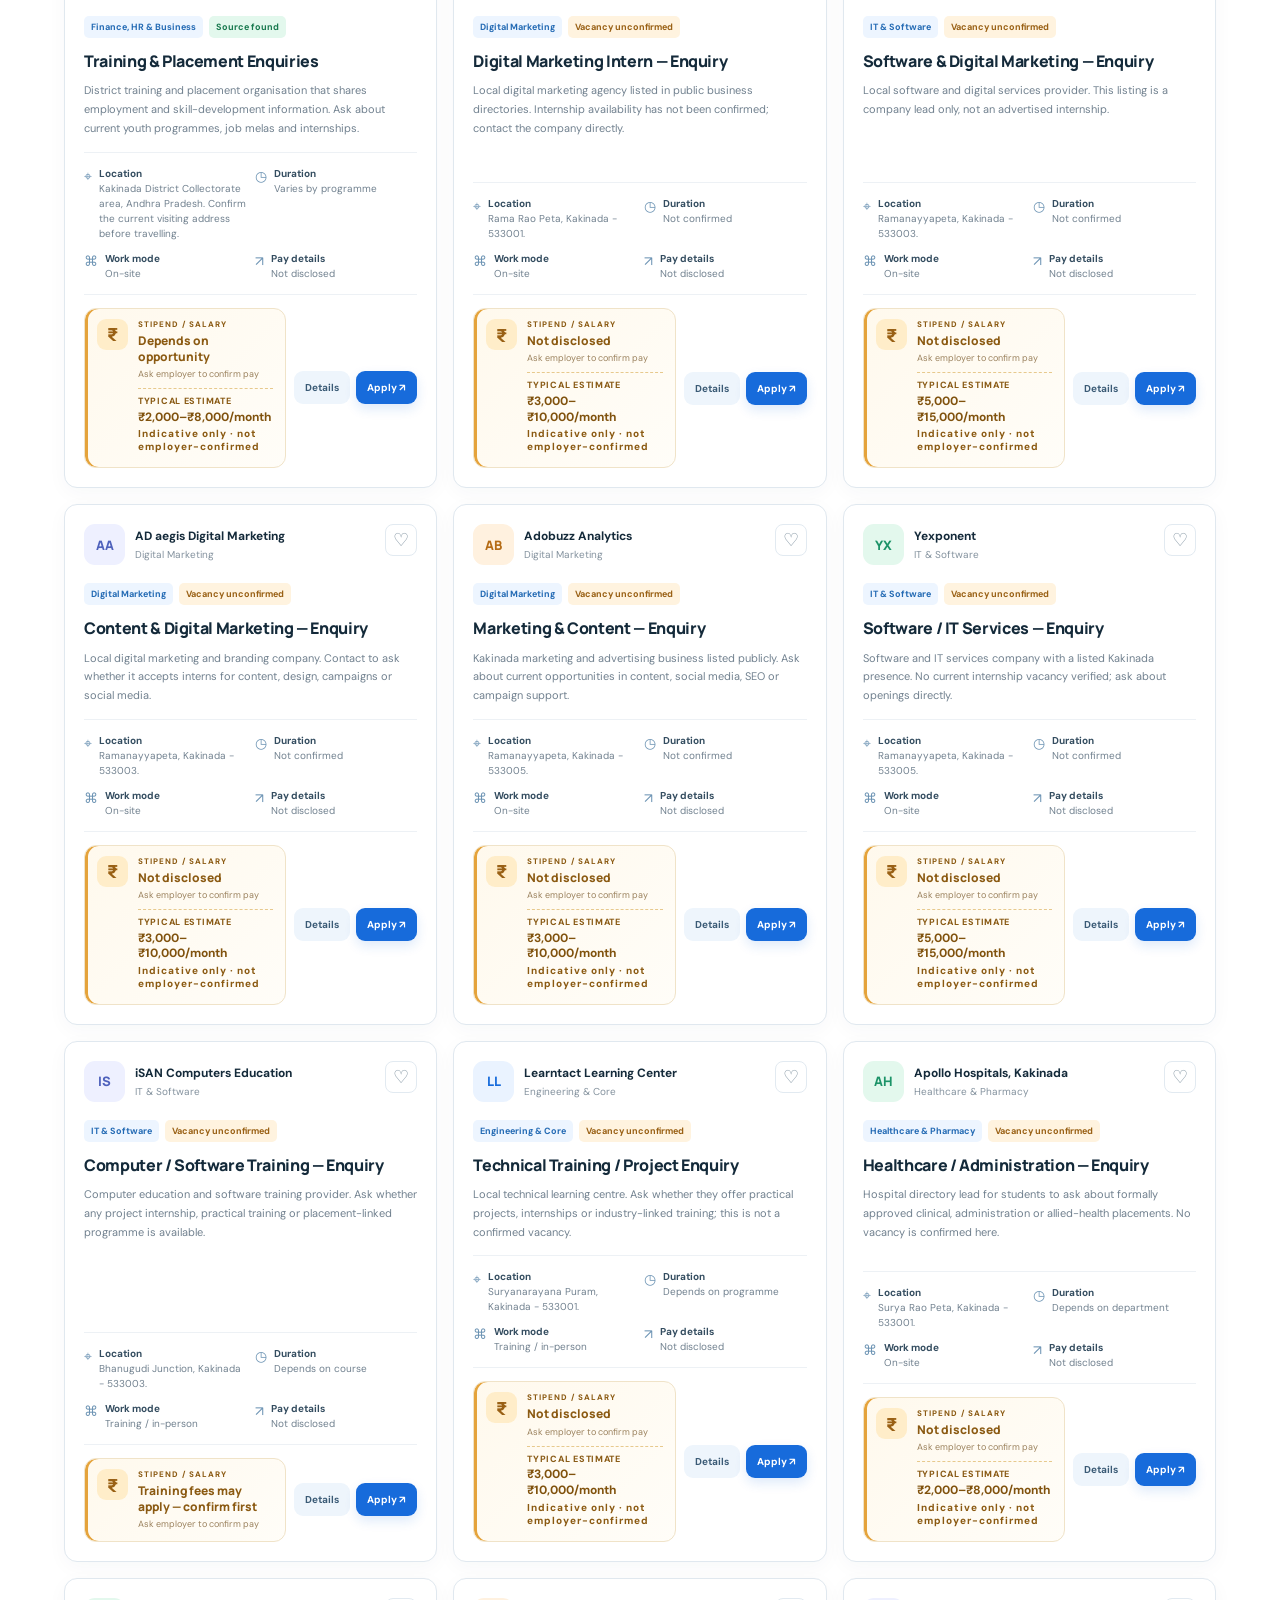
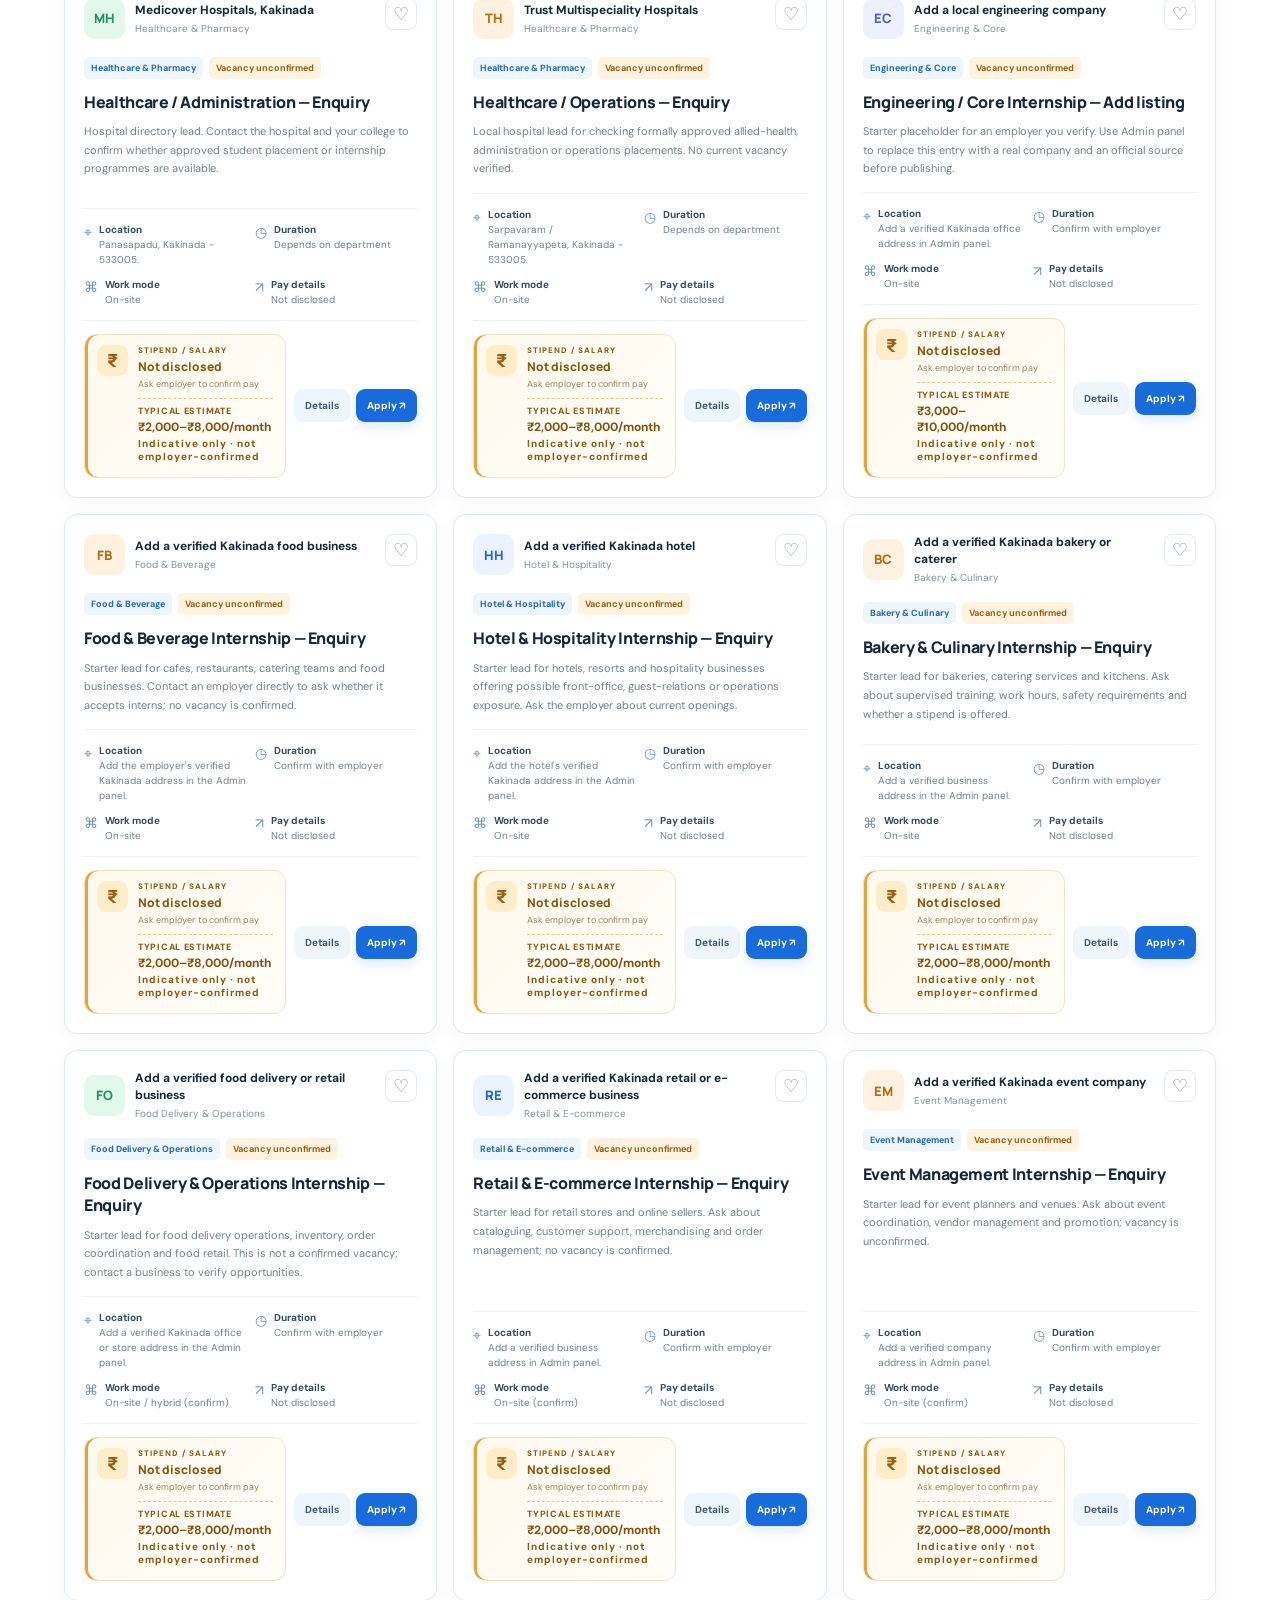
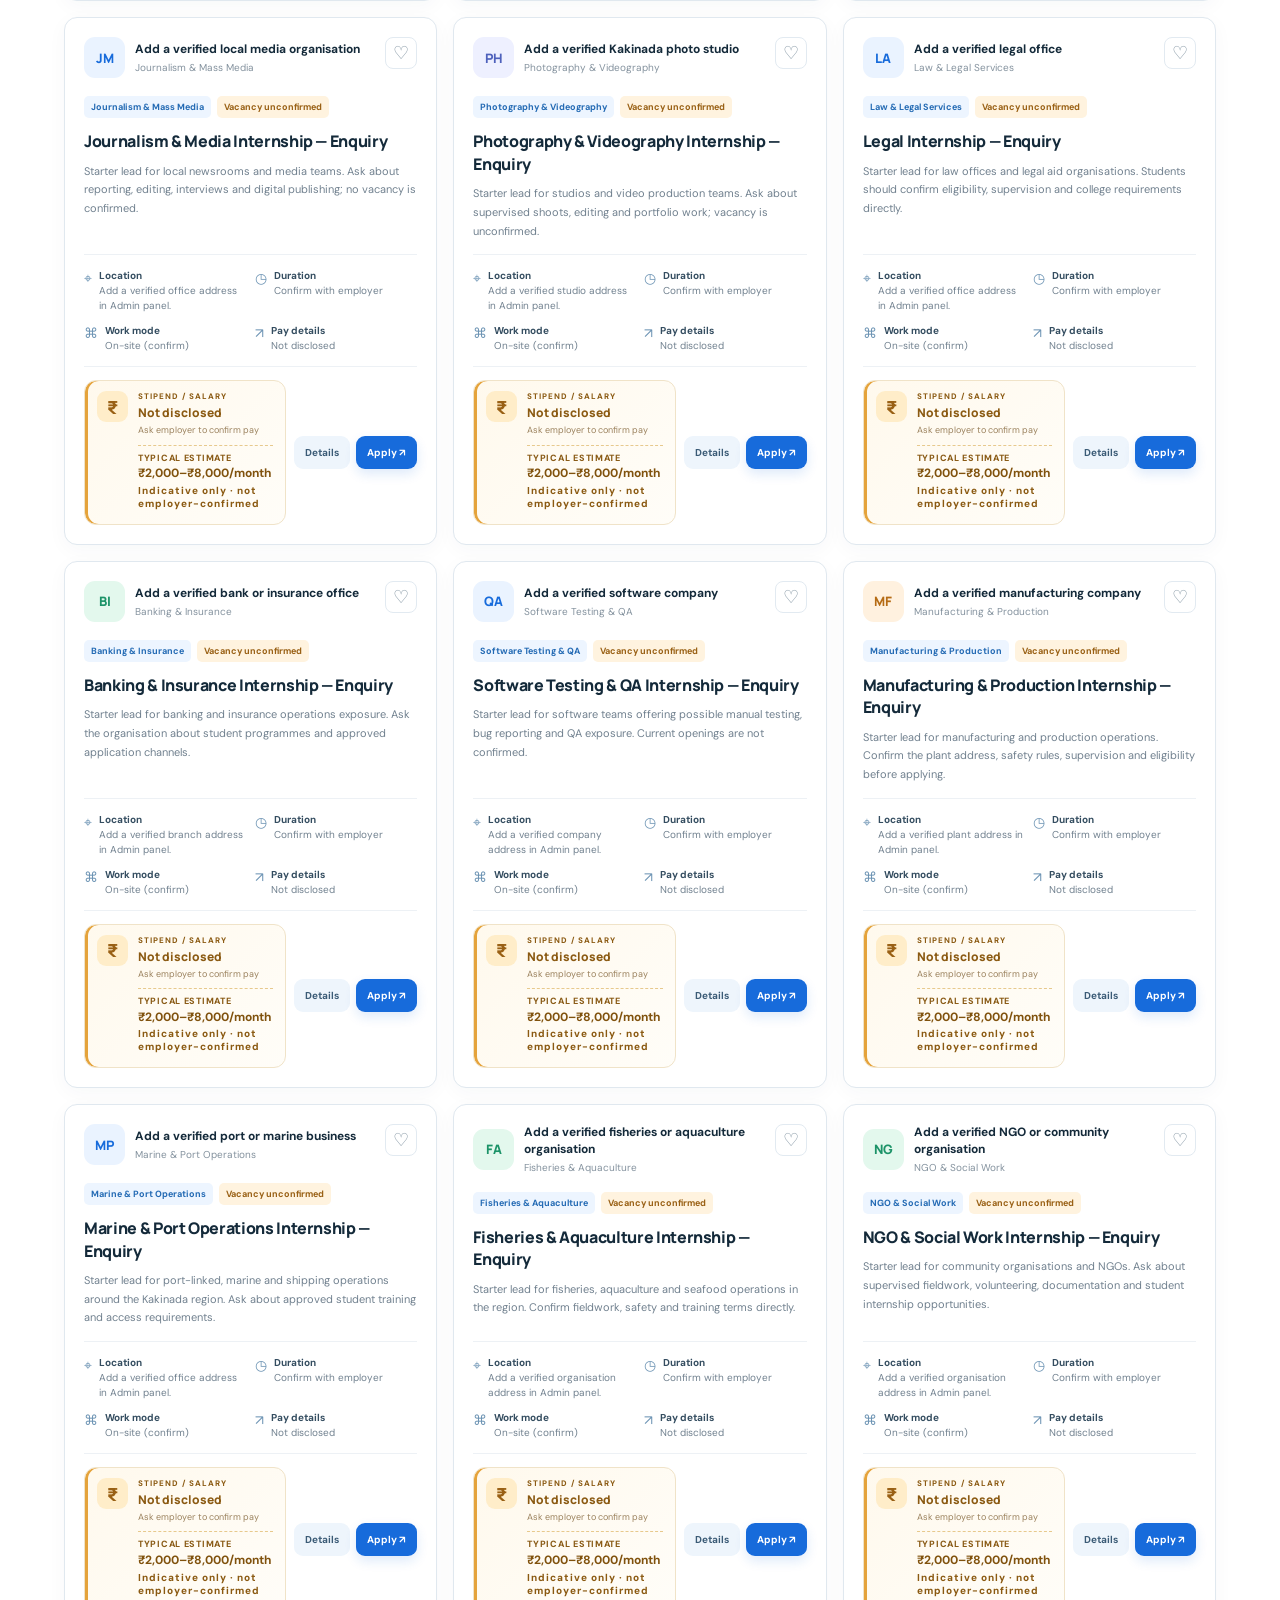
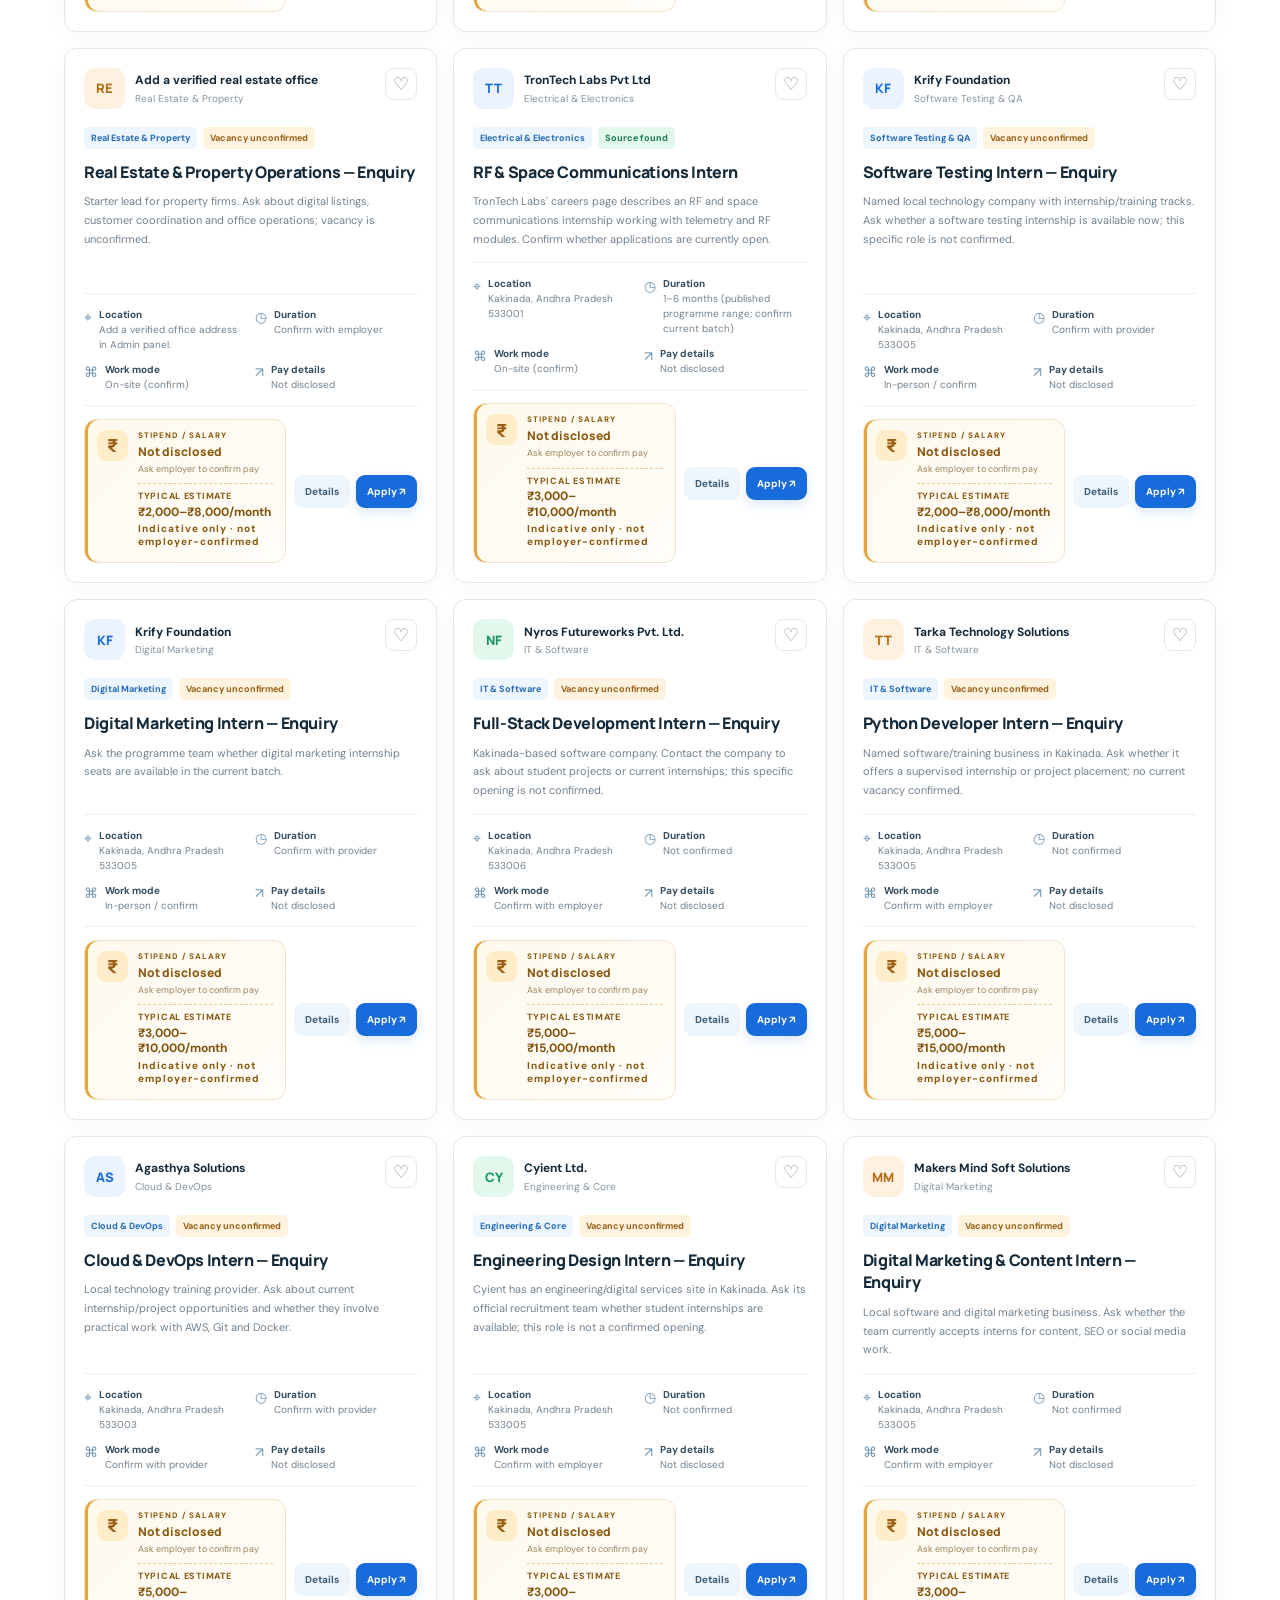
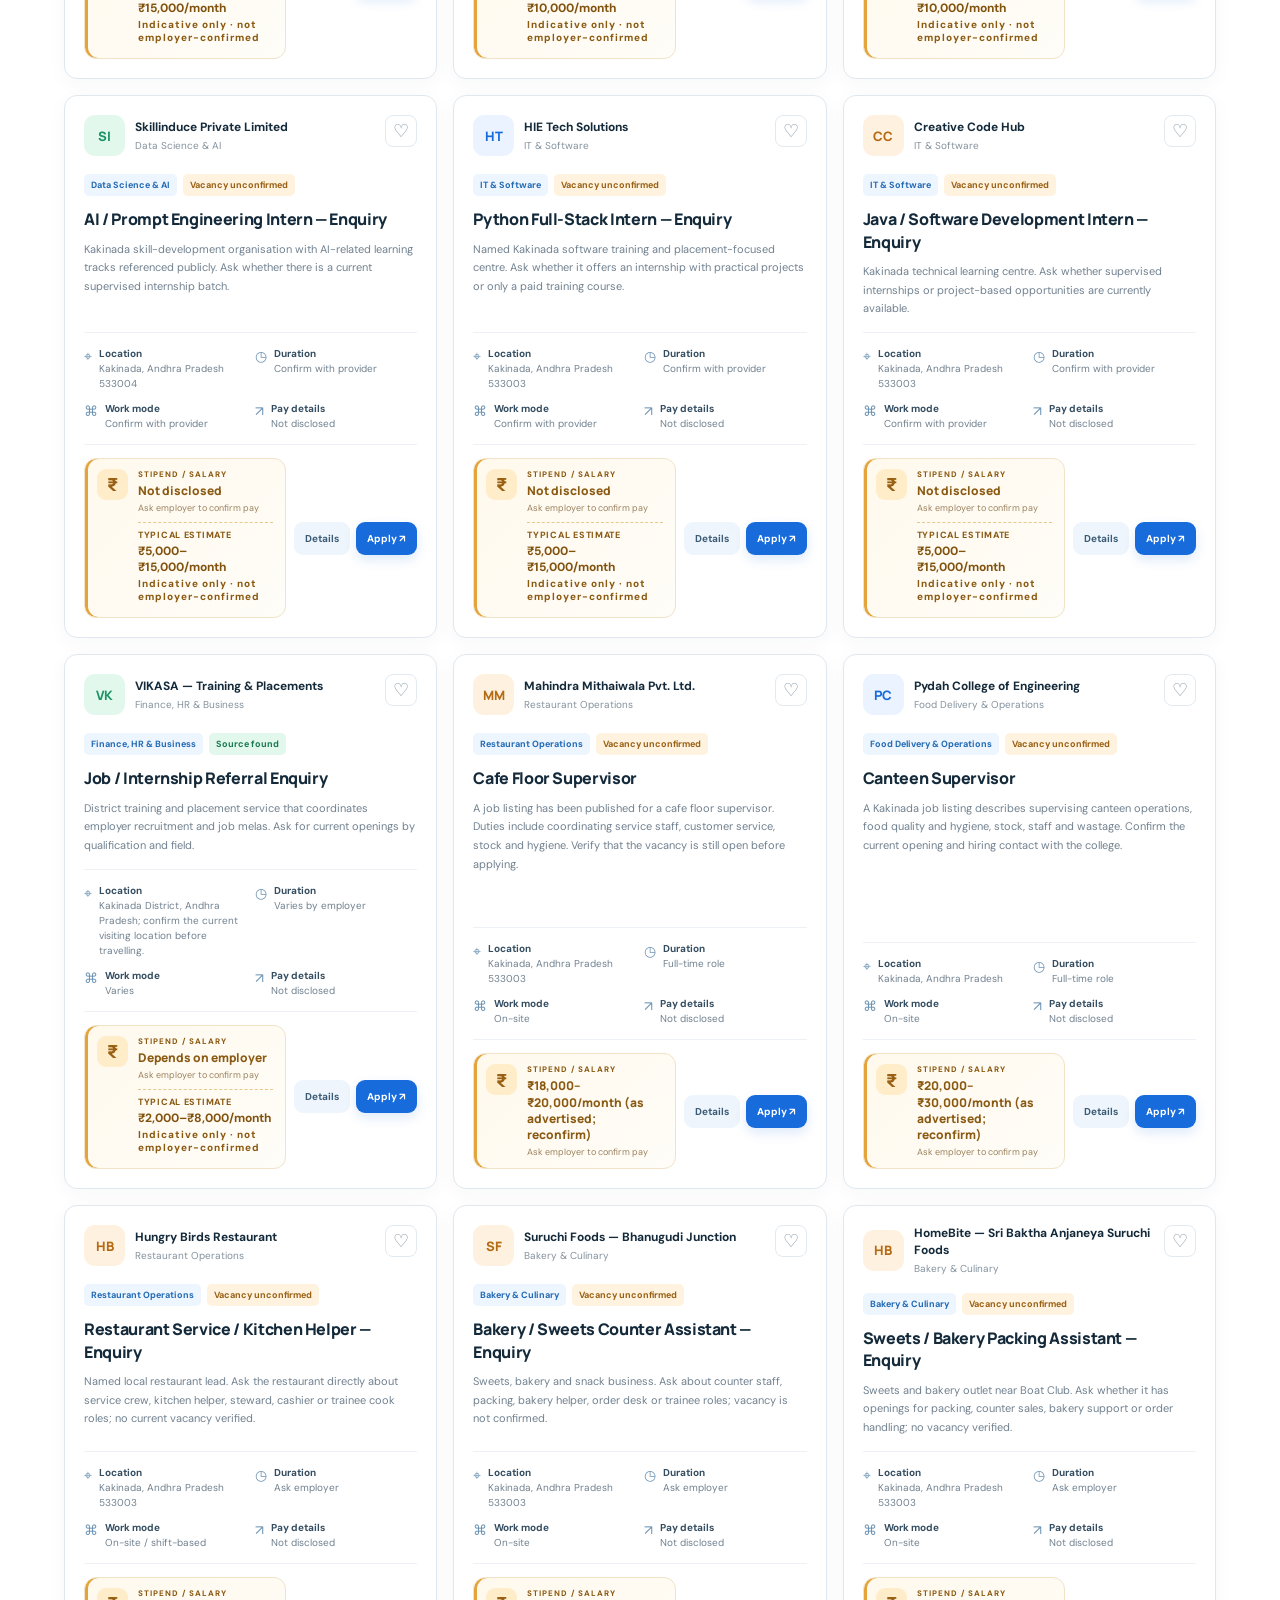
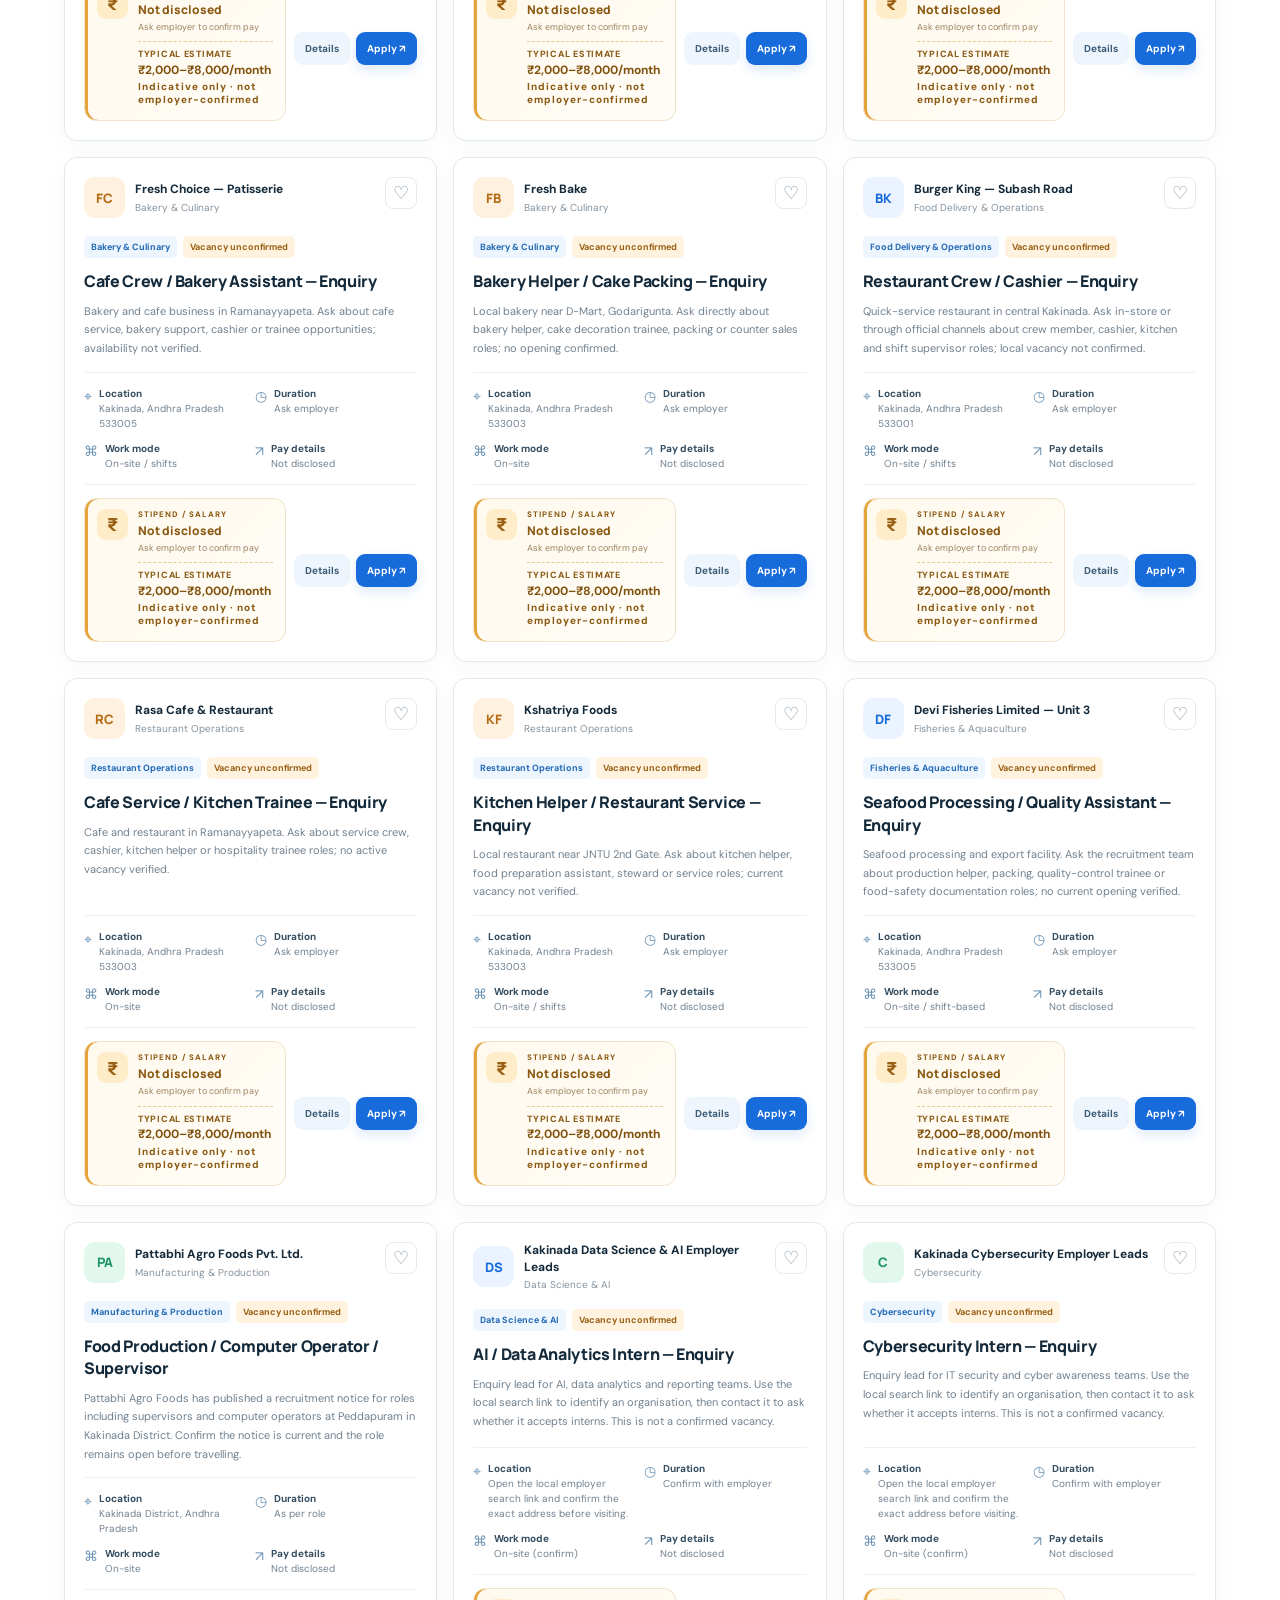
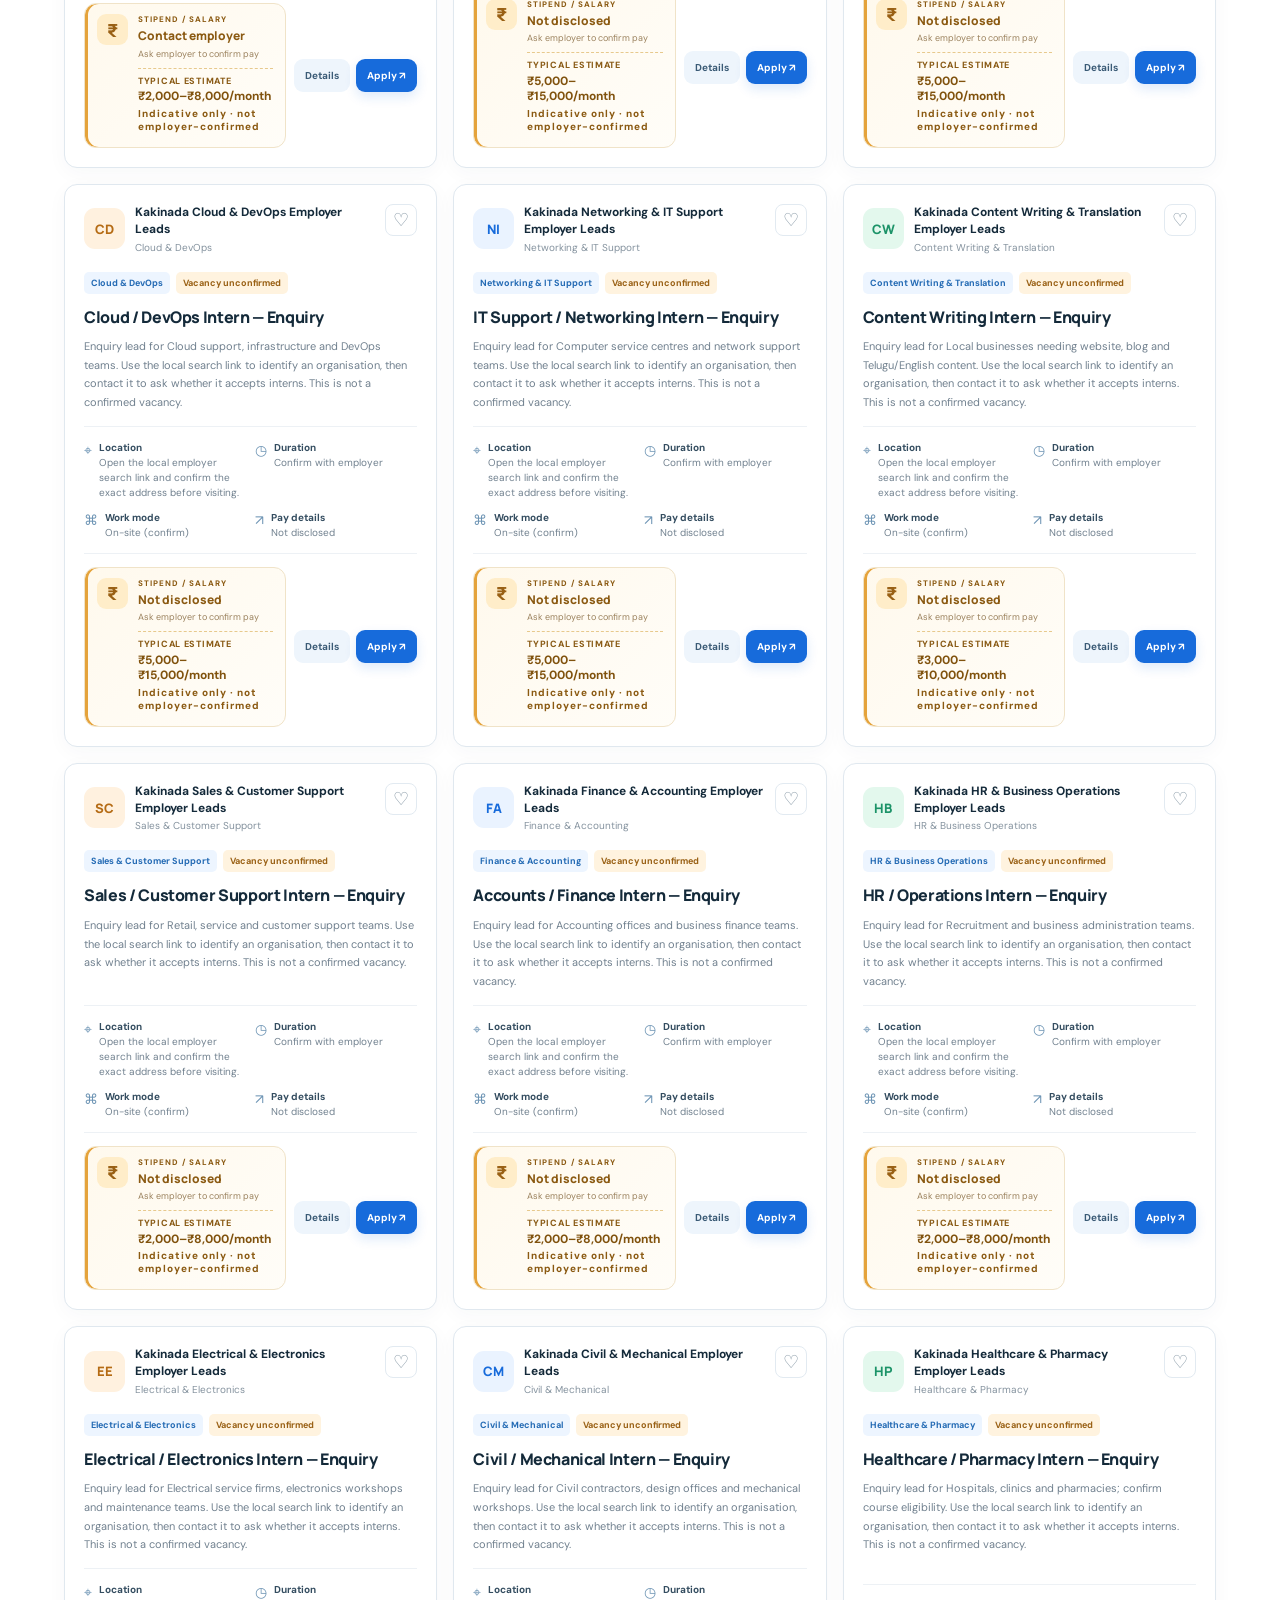
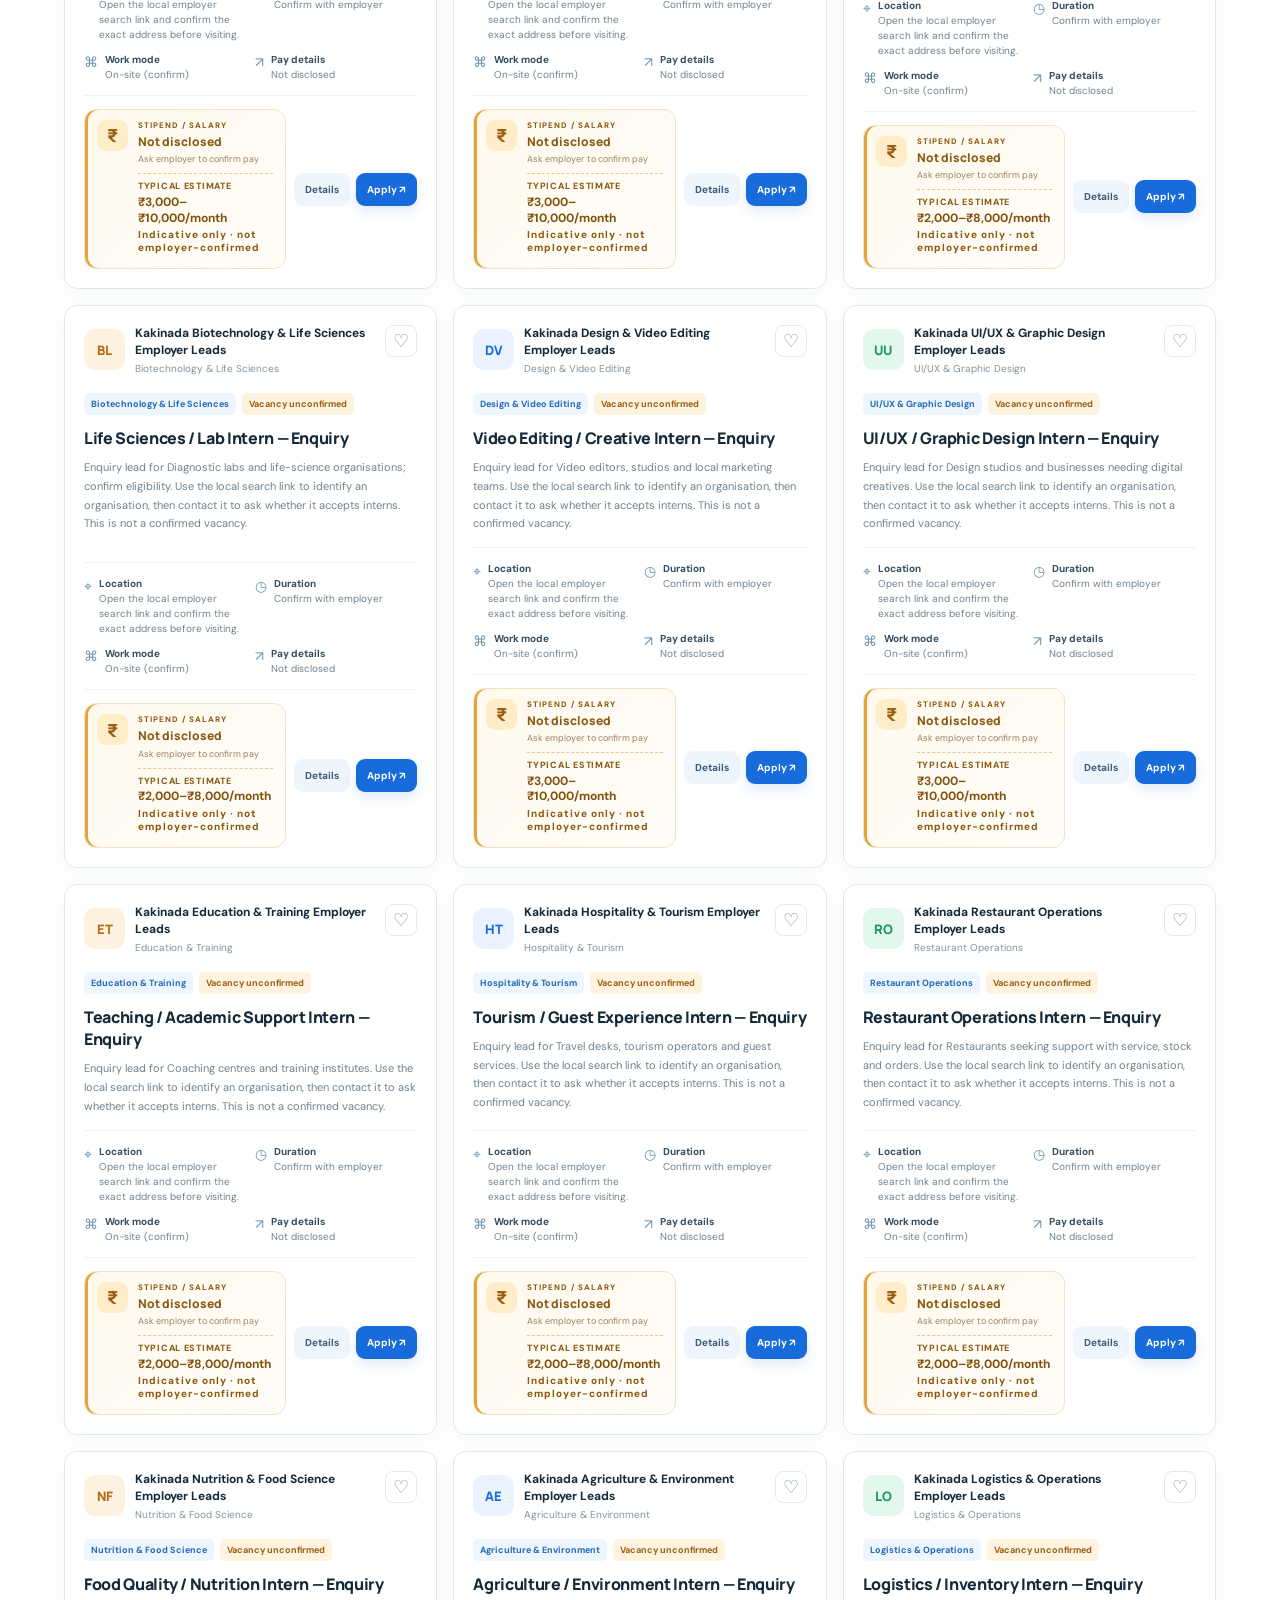
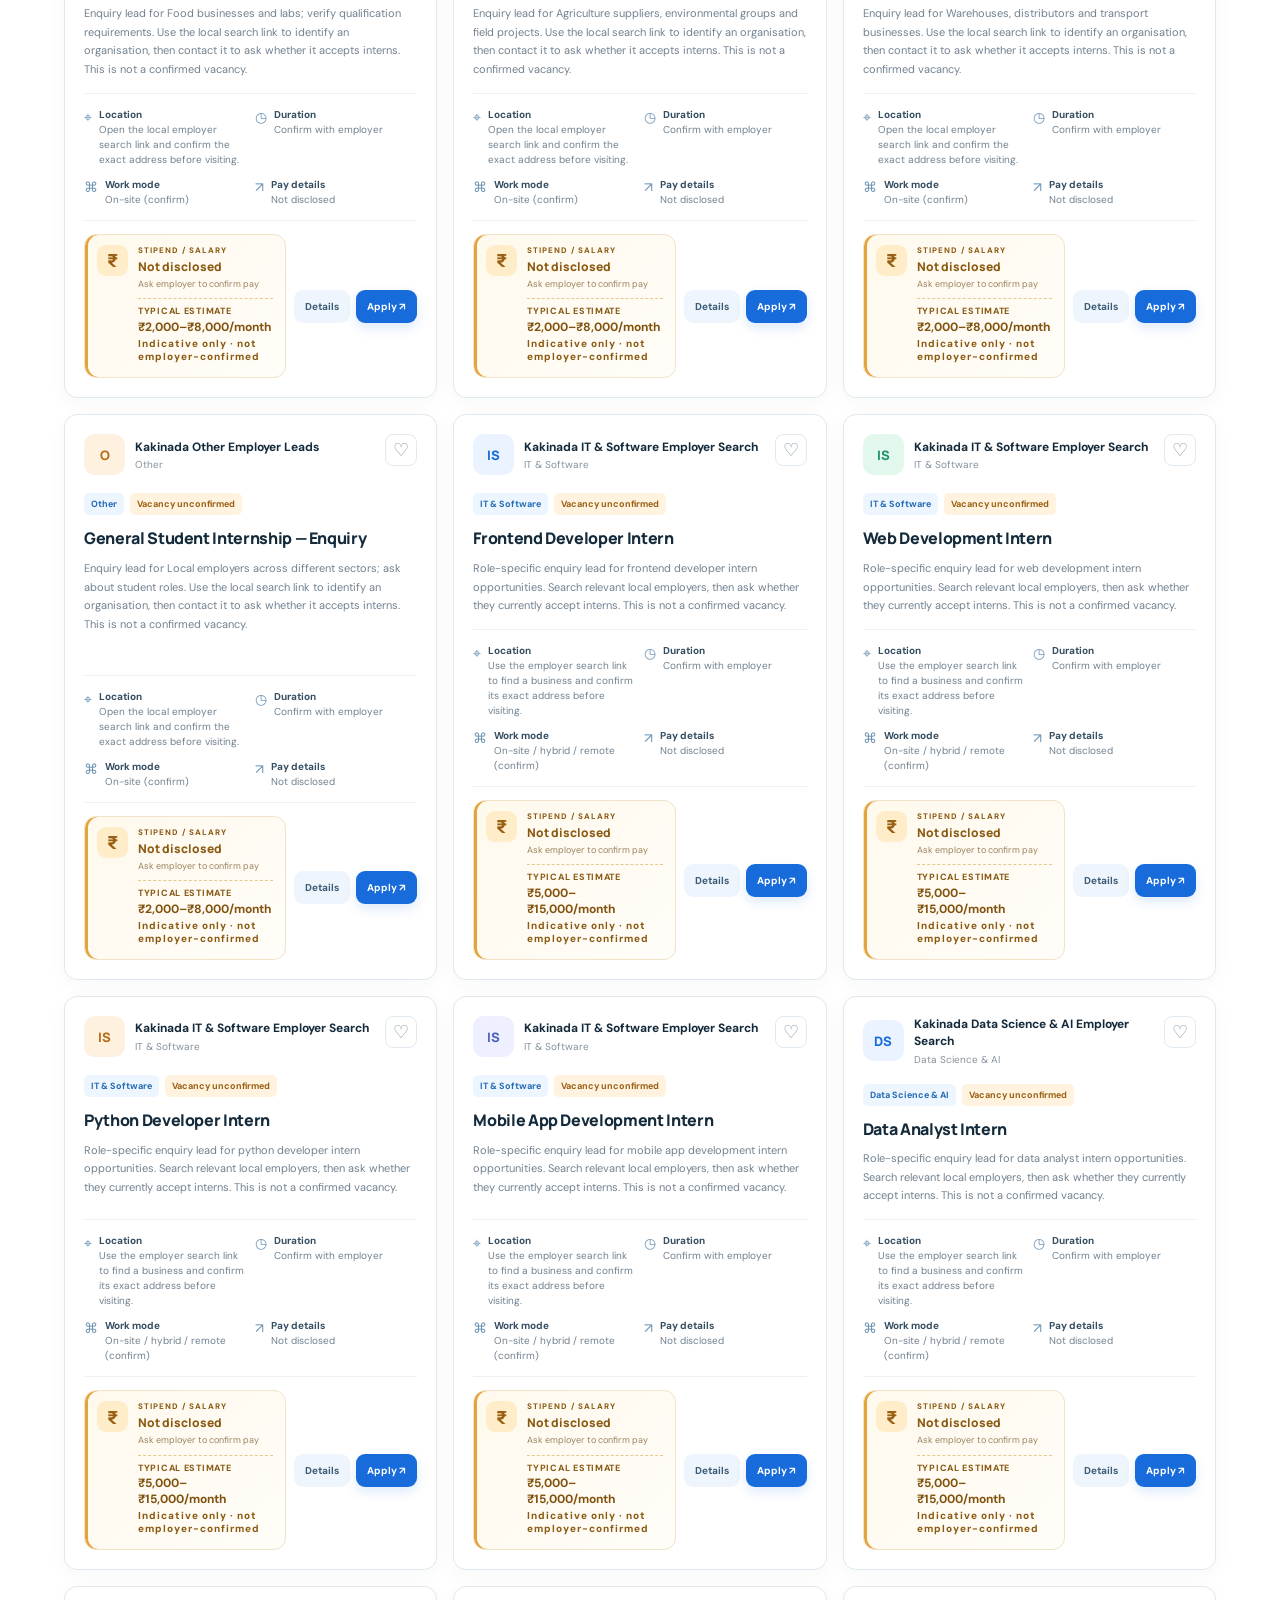
==== commit e5490fae: "Add files via upload" ====
--- a/index.html
+++ b/index.html
@@ -24,7 +24,8 @@
     </nav>
     <div class="header-actions">
       <button class="btn btn-quiet" id="savedNavBtn">Saved <span id="savedCount" class="count-pill">0</span></button>
-      <button class="btn btn-outline" id="loginOpenBtn">Student login</button>
+      <button class="btn btn-outline" id="loginOpenBtn">Login / Sign up</button>
+      <button class="btn btn-soft" id="employerOpenBtn">For companies</button>
       <button class="btn btn-primary" id="adminOpenBtn">Admin panel</button>
     </div>
   </header>
--- a/styles.css
+++ b/styles.css
@@ -32,3 +32,6 @@
 .salary-copy{min-width:0}
 .salary-highlight{max-width:64%;align-items:flex-start}
 @media(max-width:700px){.salary-highlight{max-width:100%}}
+
+/* Account mode switch link inside the login / sign-up modal */
+.text-link{border:0;background:transparent;color:var(--accent,#2563eb);font:inherit;font-weight:700;text-decoration:underline;cursor:pointer;padding:0 2px}
